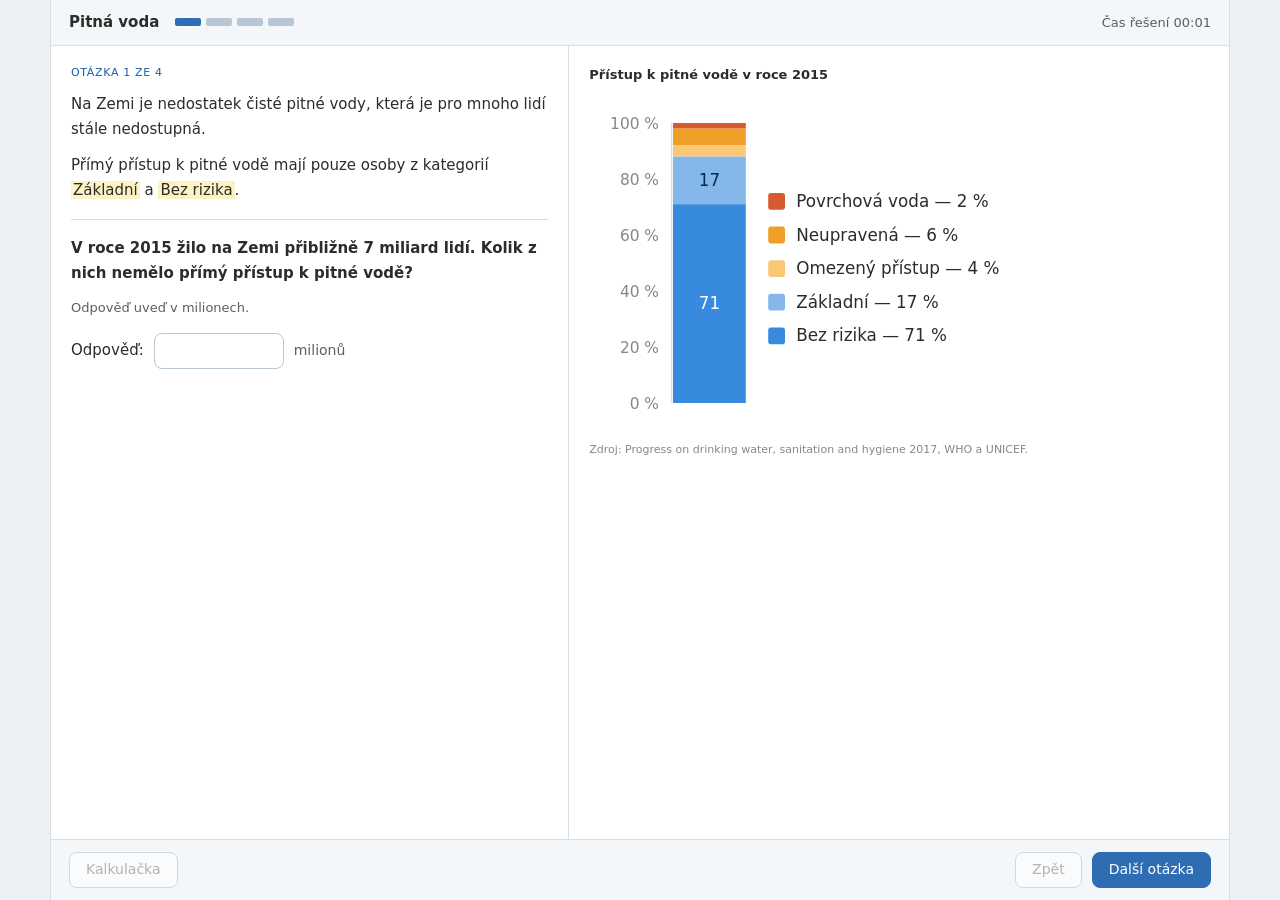
==== test.html @ edba4655 "Zaklad projektu Helio: uvodni obrazovka a otazka 1 Kostra testu Pitna voda podle navrhu odsouhlasene" ====
<!DOCTYPE html>
<html lang="cs">
<head>
<meta charset="utf-8">
<meta name="viewport" content="width=device-width, initial-scale=1">
<title>Pitná voda</title>
<link rel="stylesheet" href="css/common.css">
<link rel="stylesheet" href="css/test.css">
</head>
<body>
<div class="app">

  <header class="topbar">
    <span class="name">Pitná voda</span>
    <div class="progress" id="progress" role="img"></div>
    <span class="clock">Čas řešení <span id="clock">00:00</span> <span id="pupil"></span></span>
  </header>

  <main class="panels">
    <section class="panel panel-left" id="panel-left" aria-label="Zadání a odpověď"></section>
    <section class="panel panel-right" id="panel-right" aria-label="Podklady k úloze"></section>
  </main>

  <footer class="footer">
    <button id="calc" disabled title="Kalkulačka se teprve staví">Kalkulačka</button>
    <button id="prev" class="spacer">Zpět</button>
    <button id="next" class="primary">Další otázka</button>
  </footer>

</div>

<script src="js/profile.js"></script>
<script src="js/scoring.js"></script>
<script src="js/state.js"></script>
<script src="js/questions.js"></script>
<script src="js/test.js"></script>
</body>
</html>
---- css/common.css ----
:root {
  --blue: #2E6DB4;
  --blue-dark: #185FA5;
  --blue-light: #E6F1FB;
  --amber-bg: #FAEEDA;
  --amber-border: #EF9F27;
  --amber-text: #633806;
  --text: #2C2C2A;
  --text-soft: #5F5E5A;
  --text-mute: #888780;
  --border: #D9DEE4;
  --border-strong: #B9C6D4;
  --surface: #FFFFFF;
  --surface-1: #F4F7FA;
  --page: #EDF1F5;
  --radius: 8px;
}

*, *::before, *::after { box-sizing: border-box; }

body {
  margin: 0;
  font-family: "Segoe UI", system-ui, -apple-system, "Helvetica Neue", Arial, sans-serif;
  font-size: 15px;
  line-height: 1.65;
  color: var(--text);
  background: var(--page);
  -webkit-text-size-adjust: 100%;
}

h1 { font-size: 24px; font-weight: 600; margin: 0 0 4px; }
h2 { font-size: 18px; font-weight: 600; margin: 0 0 8px; }
p  { margin: 0 0 12px; }
p:last-child { margin-bottom: 0; }

a { color: var(--blue-dark); }

/* ovládací prvky */
button {
  font: inherit;
  font-size: 14px;
  height: 36px;
  padding: 0 16px;
  border: 1px solid var(--border-strong);
  border-radius: var(--radius);
  background: var(--surface);
  color: var(--text);
  cursor: pointer;
}
button:hover:not(:disabled) { background: var(--surface-1); }
button:active:not(:disabled) { transform: scale(0.985); }
button:disabled { color: var(--text-mute); cursor: default; opacity: 0.6; }

button.primary {
  background: var(--blue);
  border-color: var(--blue);
  color: #fff;
}
button.primary:hover { background: var(--blue-dark); border-color: var(--blue-dark); }

input[type="text"], textarea, select {
  font: inherit;
  font-size: 14px;
  color: var(--text);
  background: var(--surface);
  border: 1px solid var(--border-strong);
  border-radius: var(--radius);
  padding: 7px 10px;
}
input[type="text"] { height: 36px; }
textarea { resize: vertical; line-height: 1.6; }
select { height: 36px; padding-right: 28px; }

:focus-visible {
  outline: 2px solid var(--blue);
  outline-offset: 1px;
}

.sr-only {
  position: absolute; width: 1px; height: 1px;
  padding: 0; margin: -1px; overflow: hidden;
  clip: rect(0 0 0 0); white-space: nowrap; border: 0;
}

/* vysvětlivka pojmu — oranžový rámeček podle PISA */
.note {
  border: 1px solid var(--amber-border);
  background: var(--amber-bg);
  color: var(--amber-text);
  border-radius: var(--radius);
  padding: 10px 12px;
  font-size: 14px;
}
---- css/test.css ----
html, body { height: 100%; }
body { background: var(--page); }

.app {
  display: flex;
  flex-direction: column;
  min-height: 100vh;
  max-width: 1180px;
  margin: 0 auto;
  background: var(--surface);
  border-left: 1px solid var(--border);
  border-right: 1px solid var(--border);
}

/* horní lišta */
.topbar {
  display: flex;
  align-items: center;
  gap: 16px;
  padding: 10px 18px;
  border-bottom: 1px solid var(--border);
  background: var(--surface-1);
  flex: 0 0 auto;
}
.topbar .name { font-weight: 600; font-size: 15px; }
.progress { display: flex; gap: 5px; }
.progress span {
  width: 26px; height: 8px;
  border-radius: 2px;
  background: var(--border-strong);
}
.progress span.done { background: #7E8C99; }
.progress span.now { background: var(--blue); }
.clock {
  margin-left: auto;
  font-size: 13px;
  color: var(--text-soft);
  font-variant-numeric: tabular-nums;
}

/* dva panely */
.panels {
  flex: 1 1 auto;
  display: grid;
  grid-template-columns: 44fr 56fr;
  min-height: 0;
}
.panel {
  padding: 18px 20px;
  overflow-y: auto;
}
.panel-left { border-right: 1px solid var(--border); }

.eyebrow {
  font-size: 11px;
  letter-spacing: 0.06em;
  text-transform: uppercase;
  color: var(--blue-dark);
  margin: 0 0 10px;
}
.question { font-weight: 600; }
.hint { font-size: 13px; color: var(--text-soft); }
.sep-thin { border: 0; border-top: 1px solid var(--border); margin: 16px 0; }
mark { background: #FDF2C4; color: inherit; padding: 0 2px; }

.answer-row {
  display: flex;
  align-items: center;
  gap: 10px;
  margin: 14px 0 0;
  flex-wrap: wrap;
}
.answer-row input[type="text"] { width: 130px; text-align: right; }
.answer-row .unit { color: var(--text-soft); font-size: 14px; }

.figure-title { font-size: 13px; font-weight: 600; margin: 0 0 10px; }
.figure-source { font-size: 11px; color: var(--text-mute); margin: 10px 0 0; }

/* spodní lišta */
.footer {
  display: flex;
  align-items: center;
  gap: 10px;
  padding: 12px 18px;
  border-top: 1px solid var(--border);
  background: var(--surface-1);
  flex: 0 0 auto;
}
.footer .spacer { margin-left: auto; }

.placeholder {
  border: 1px dashed var(--border-strong);
  border-radius: var(--radius);
  padding: 20px;
  color: var(--text-soft);
  font-size: 14px;
}

@media (max-width: 860px) {
  .panels { grid-template-columns: 1fr; }
  .panel-left { border-right: 0; border-bottom: 1px solid var(--border); }
}
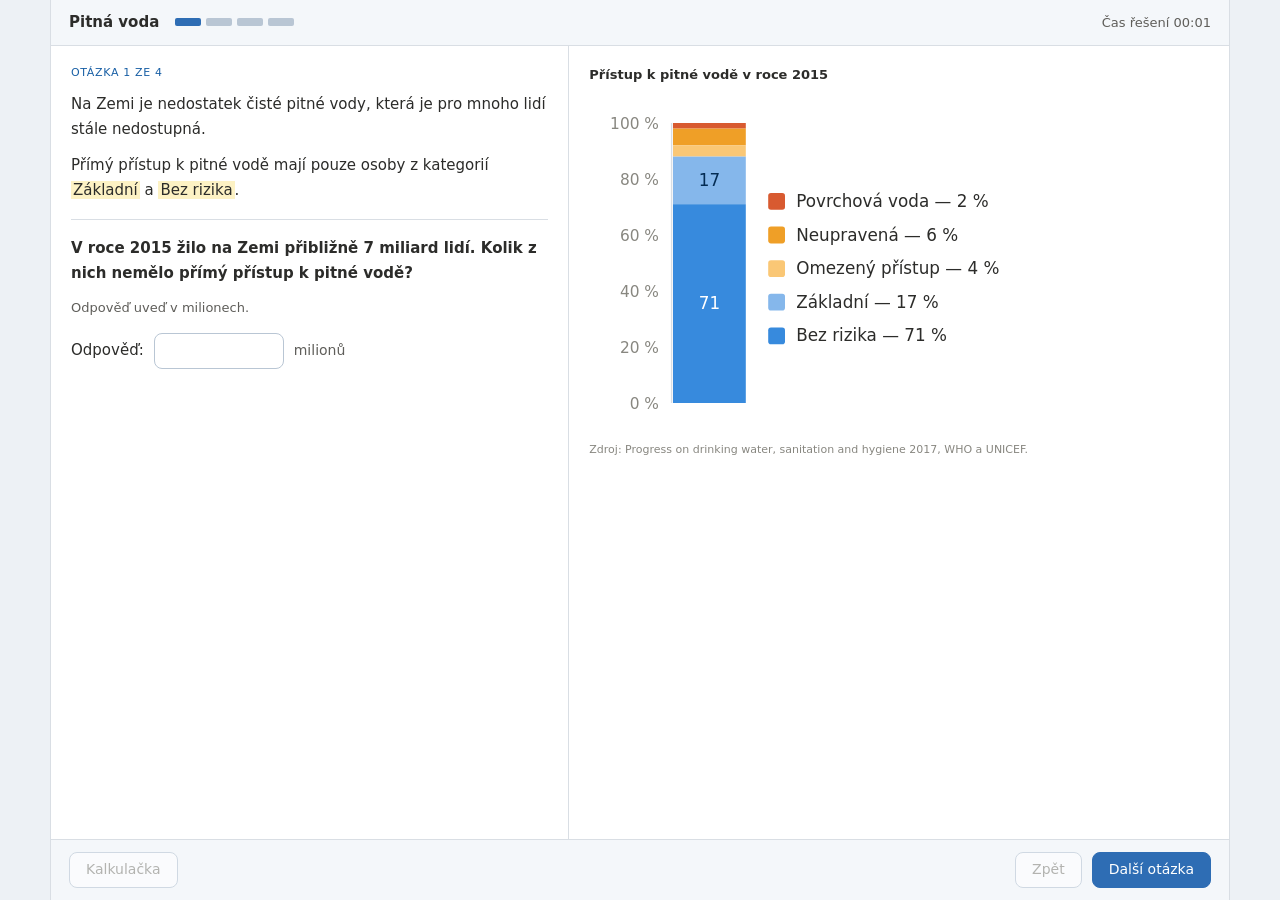
==== commit 05ef7918: "Zaver testu: vysledek, prohlizeni odpovedi a tisk do portfolia - potvrzovaci okno pred odevzdanim re" ====
--- a/test.html
+++ b/test.html
@@ -21,18 +21,16 @@
     <section class="panel panel-right" id="panel-right" aria-label="Podklady k úloze"></section>
   </main>
 
-  <footer class="footer">
-    <button id="calc" disabled title="Kalkulačka se teprve staví">Kalkulačka</button>
-    <button id="prev" class="spacer">Zpět</button>
-    <button id="next" class="primary">Další otázka</button>
-  </footer>
+  <footer class="footer" id="footer"></footer>
 
 </div>
 
 <script src="js/profile.js"></script>
 <script src="js/scoring.js"></script>
 <script src="js/state.js"></script>
+<script src="js/simulation.js"></script>
 <script src="js/questions.js"></script>
+<script src="js/result.js"></script>
 <script src="js/test.js"></script>
 </body>
 </html>
--- a/css/test.css
+++ b/css/test.css
@@ -100,3 +100,230 @@
   .panels { grid-template-columns: 1fr; }
   .panel-left { border-right: 0; border-bottom: 1px solid var(--border); }
 }
+
+/* ---------- otázka 2: mapa, simulace, tabulka ---------- */
+
+.map { margin: 12px 0 0; }
+.zedland { display: block; border-radius: 4px; }
+.town { cursor: pointer; }
+.town .hit { fill: transparent; }
+.town .dot { fill: #fff; stroke: #1A1A1A; stroke-width: 2; }
+.town:hover .dot { stroke: #185FA5; stroke-width: 3; }
+.town.selected .dot { fill: #fff; stroke: #185FA5; stroke-width: 5; }
+.town:focus { outline: none; }
+.town:focus-visible .dot { stroke: #185FA5; stroke-width: 5; }
+
+.scale-label { font-size: 11px; color: var(--text-soft); margin: 10px 0 4px; }
+.scale { display: flex; border-radius: 3px; overflow: hidden; }
+.scale span { flex: 1; text-align: center; font-size: 11px; padding: 2px 0; }
+.chosen { font-size: 13px; color: var(--text-soft); margin: 12px 0 0; }
+.chosen strong { color: var(--blue-dark); }
+
+.helio-wrap {
+  position: relative;
+  background: #F6F8FA;
+  border: 1px solid var(--border);
+  border-radius: var(--radius);
+  padding: 8px;
+}
+.play {
+  position: absolute; right: 10px; bottom: 10px;
+  width: 34px; height: 34px; padding: 0;
+  border-radius: 50%; font-size: 13px; line-height: 1;
+}
+.helio-text { margin-top: 10px; }
+
+.sim {
+  background: var(--surface-1);
+  border-radius: var(--radius);
+  padding: 12px;
+  margin: 14px 0;
+}
+.slider-row { display: flex; align-items: center; gap: 10px; margin-bottom: 12px; }
+.slider-row label { font-size: 13px; width: 110px; flex: 0 0 auto; }
+.slider-body { flex: 1 1 auto; min-width: 0; }
+.slider-body input[type="range"] { width: 100%; margin: 0; }
+.ticks { display: flex; justify-content: space-between; margin-top: 1px; }
+.tick {
+  height: auto; padding: 0 3px; border: 0; background: none;
+  font-size: 11px; color: var(--text-soft); line-height: 1.3;
+}
+.tick:hover { background: none; color: var(--blue-dark); text-decoration: underline; }
+.tick.on { color: var(--blue-dark); font-weight: 600; }
+.slider-row output {
+  font-size: 13px; font-weight: 600; width: 46px; text-align: right; flex: 0 0 auto;
+}
+.run { width: 100%; }
+
+table.data { width: 100%; border-collapse: collapse; font-size: 13px; }
+table.data th {
+  background: #FAEEDA; color: #633806; font-weight: 600; font-size: 12px;
+  border: 1px solid #EF9F27; padding: 5px 6px; text-align: left;
+}
+table.data td { border: 1px solid #EF9F27; padding: 3px 6px; }
+table.data tr.marked td { background: #C0DD97; color: #173404; }
+table.data td.star, table.data td.del { width: 26px; text-align: center; padding: 0; }
+table.data .mark, table.data .remove {
+  border: 0; background: none; height: 24px; padding: 0 2px;
+  font-size: 15px; line-height: 1; color: var(--text-mute);
+}
+table.data .mark:hover, table.data .remove:hover { background: none; color: var(--blue-dark); }
+table.data tr.marked .mark { color: #3B6D11; }
+table.data .remove { color: #A32D2D; font-weight: 700; }
+table.data tr.empty td {
+  text-align: center; color: var(--text-mute); font-size: 12px; padding: 12px;
+}
+
+/* animace vzniku vody */
+.helio .level { transform-box: view-box; }
+.helio.playing .level { animation: helio-fill 1.6s ease-out; }
+.helio.playing .vapor { animation: helio-vapor 1.6s ease-out; }
+@keyframes helio-fill {
+  from { transform: translateY(58px); }
+  to   { transform: translateY(0); }
+}
+@keyframes helio-vapor {
+  0%, 35% { opacity: 0; }
+  100%    { opacity: 1; }
+}
+@media (prefers-reduced-motion: reduce) {
+  .helio.playing .level, .helio.playing .vapor { animation: none; }
+}
+
+/* ---------- otázka 3: krabice a kamiony ---------- */
+
+.boxes { display: flex; gap: 8px; align-items: flex-end; margin: 12px 0 0; }
+.boxes img { display: block; }
+.boxes img:first-child { width: 56%; }
+.boxes img:last-child { width: 44%; }
+
+.trucks-title { margin: 16px 0 6px; }
+.truck-label { font-size: 12px; margin: 0 0 2px; }
+img.truck { display: block; width: 100%; margin: 0 0 10px; }
+.trucks-note { margin-top: 6px; }
+
+.select-label, .text-label {
+  display: block;
+  font-size: 13px;
+  color: var(--text-soft);
+  margin: 14px 0 5px;
+}
+.text-label { color: var(--text); font-size: 14px; }
+.panel select, .panel textarea { width: 100%; }
+.hint.small { font-size: 11px; color: var(--text-mute); margin-top: 5px; }
+
+/* ---------- otázka 4: farma ---------- */
+
+img.farm {
+  display: block;
+  width: 100%;
+  border: 1px solid var(--border);
+  border-radius: var(--radius);
+}
+.farm-text { margin: 12px 0; }
+
+/* ---------- režimy ---------- */
+
+.panels.single { grid-template-columns: 1fr; }
+.panels.single .panel-left { border-right: 0; }
+.panels.review .sim,
+.panels.review .town,
+.panels.review .mark,
+.panels.review .remove { pointer-events: none; }
+.panels.review .sim { opacity: 0.65; }
+.review-flag {
+  font-size: 11px; letter-spacing: 0.06em; text-transform: uppercase;
+  color: var(--text-mute); margin: 0 0 10px;
+}
+
+/* ---------- potvrzovací okno ---------- */
+
+.modal-back {
+  position: fixed; inset: 0; z-index: 10;
+  background: rgba(20, 28, 38, 0.45);
+  display: flex; align-items: center; justify-content: center;
+  padding: 20px;
+}
+.modal {
+  background: var(--surface);
+  border-radius: 12px;
+  padding: 22px 24px;
+  max-width: 420px;
+  box-shadow: 0 10px 30px rgba(20, 28, 38, 0.2);
+}
+.modal h2 { font-size: 18px; margin: 0 0 8px; }
+.modal p { font-size: 14px; margin: 0 0 18px; }
+.modal-actions { display: flex; gap: 10px; justify-content: flex-end; }
+
+/* ---------- výsledek ---------- */
+
+.result, .portfolio { max-width: 720px; margin: 0 auto; }
+.result h1 { font-size: 26px; margin: 0 0 4px; }
+.result .who { font-size: 15px; color: var(--text-soft); margin: 0 0 16px; }
+
+.score-row { display: flex; gap: 12px; margin: 16px 0 20px; flex-wrap: wrap; }
+.score {
+  flex: 1 1 140px;
+  background: var(--surface-1);
+  border-radius: var(--radius);
+  padding: 12px 14px;
+}
+.score strong { display: block; font-size: 24px; font-weight: 600; color: var(--blue-dark); }
+.score span { font-size: 12px; color: var(--text-soft); }
+
+.qlist { list-style: none; margin: 10px 0 0; padding: 0; }
+.qlist li { margin: 0 0 6px; }
+.qlist button {
+  width: 100%; height: auto; padding: 10px 12px;
+  display: flex; align-items: center; gap: 12px; text-align: left;
+}
+.qlist .n {
+  flex: 0 0 auto; width: 24px; height: 24px; border-radius: 50%;
+  background: var(--blue-light); color: var(--blue-dark);
+  font-size: 12px; font-weight: 600;
+  display: flex; align-items: center; justify-content: center;
+}
+.qlist .t { flex: 1 1 auto; font-size: 14px; }
+.qlist .pts { flex: 0 0 auto; font-size: 13px; color: var(--text-soft); }
+
+.badge { font-size: 12px; padding: 2px 10px; border-radius: 20px; white-space: nowrap; }
+.badge.ok { background: #E5F2DA; color: #27500A; }
+.badge.part { background: #FAEEDA; color: #633806; }
+.badge.bad { background: #FBE4E4; color: #A32D2D; }
+
+.result-actions { display: flex; gap: 10px; margin: 24px 0 0; flex-wrap: wrap; }
+
+/* ---------- vysvětlení v prohlížení ---------- */
+
+.solution {
+  border-left: 3px solid #639922;
+  background: #F1F7E9;
+  border-radius: 0;
+  padding: 12px 14px;
+  margin: 18px 0 0;
+  font-size: 13px;
+}
+.solution p { margin: 0 0 8px; }
+.solution p:last-child { margin-bottom: 0; }
+.sol-head { font-weight: 600; color: #27500A; }
+.sol-head .pts { font-weight: 400; color: var(--text-soft); margin-left: 6px; }
+.sol-given { color: var(--text-soft); }
+
+/* ---------- portfolio ---------- */
+
+.portfolio h1 { margin: 0 0 4px; }
+.portfolio .meta { font-size: 13px; color: var(--text-soft); margin: 0 0 18px; }
+.pf-item { border-top: 1px solid var(--border); padding: 14px 0 4px; }
+.pf-item h2 { font-size: 15px; display: flex; align-items: center; gap: 10px; }
+.pf-given { font-size: 14px; margin: 0 0 6px; }
+.pf-given span { color: var(--text-soft); }
+.pf-sol { font-size: 13px; color: var(--text-soft); background: var(--surface-1);
+  border-radius: var(--radius); padding: 10px 12px; }
+
+@media print {
+  body { background: #fff; }
+  .app { max-width: none; border: 0; }
+  .topbar, .footer, .no-print { display: none !important; }
+  .panel { overflow: visible; padding: 0; }
+  .pf-item { break-inside: avoid; }
+}
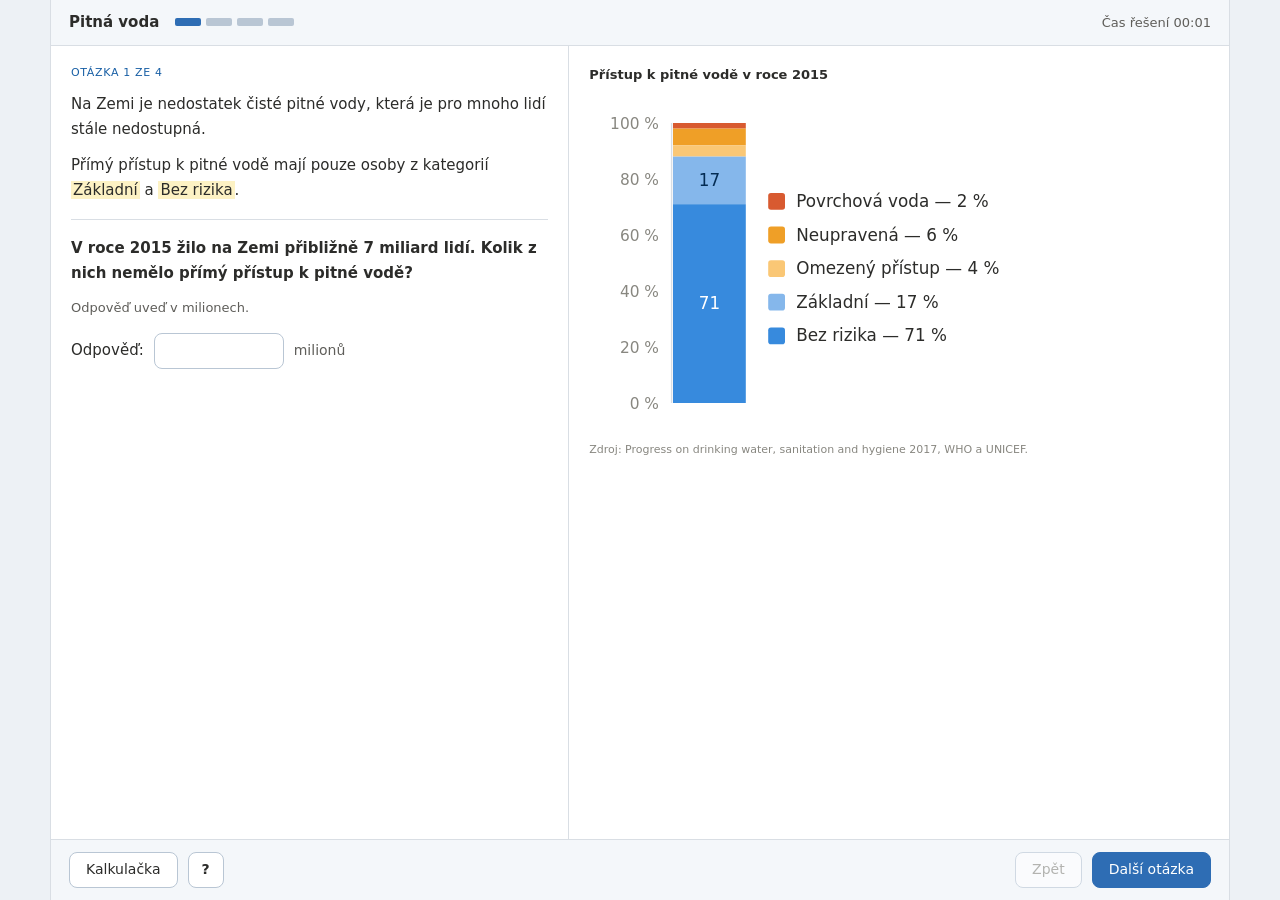
==== commit 91ee74ed: "Kalkulacka s ceskym zapisem a napoveda Kalkulacka - desetinna carka, nasobeni ·, deleni :, minus −, " ====
--- a/test.html
+++ b/test.html
@@ -31,6 +31,8 @@
 <script src="js/simulation.js"></script>
 <script src="js/questions.js"></script>
 <script src="js/result.js"></script>
+<script src="js/calculator.js"></script>
+<script src="js/help.js"></script>
 <script src="js/test.js"></script>
 </body>
 </html>
--- a/css/test.css
+++ b/css/test.css
@@ -327,3 +327,121 @@
   .panel { overflow: visible; padding: 0; }
   .pf-item { break-inside: avoid; }
 }
+
+/* ---------- kalkulačka ---------- */
+
+.help-btn { width: 36px; padding: 0; font-weight: 600; }
+
+.calc {
+  position: fixed;
+  right: 28px;
+  bottom: 84px;
+  z-index: 20;
+  width: 258px;
+  background: var(--surface);
+  border: 1px solid var(--border-strong);
+  border-radius: 12px;
+  box-shadow: 0 8px 26px rgba(20, 28, 38, 0.18);
+  overflow: hidden;
+}
+.calc-bar {
+  display: flex; align-items: center; gap: 8px;
+  padding: 7px 10px;
+  background: var(--surface-1);
+  border-bottom: 1px solid var(--border);
+  cursor: move;
+  user-select: none;
+}
+.calc-bar .grip { color: var(--text-mute); font-size: 13px; }
+.calc-title { font-size: 13px; font-weight: 600; }
+.calc-close {
+  margin-left: auto; width: 26px; height: 26px; padding: 0;
+  border: 0; background: none; font-size: 17px; line-height: 1; color: var(--text-soft);
+}
+.calc-screen {
+  padding: 8px 12px;
+  text-align: right;
+  border-bottom: 1px solid var(--border);
+  font-variant-numeric: tabular-nums;
+}
+.calc-expr {
+  font-size: 12px; color: var(--text-mute);
+  min-height: 17px; overflow-x: auto; white-space: nowrap;
+}
+.calc-result { font-size: 22px; min-height: 30px; }
+.calc-keys {
+  display: grid;
+  grid-template-columns: repeat(4, 1fr);
+  gap: 5px;
+  padding: 10px;
+}
+.calc-keys button { height: 32px; padding: 0; font-size: 14px; }
+.calc-keys .op { font-size: 13px; color: var(--text-soft); }
+.calc-keys .cz { color: var(--blue-dark); border-color: var(--blue); font-size: 17px; }
+.calc-keys .eq {
+  grid-column: span 4;
+  background: var(--blue); border-color: var(--blue); color: #fff;
+}
+.calc-note {
+  font-size: 11px; color: var(--text-mute);
+  margin: 0; padding: 0 12px 10px; line-height: 1.5;
+}
+
+/* ---------- nápověda ---------- */
+
+.help-back {
+  position: fixed; inset: 0; z-index: 30;
+  background: rgba(20, 28, 38, 0.45);
+  display: flex; align-items: center; justify-content: center;
+  padding: 24px;
+}
+.help {
+  background: var(--surface);
+  border-radius: 12px;
+  width: 100%;
+  max-width: 720px;
+  max-height: 100%;
+  display: flex;
+  flex-direction: column;
+  overflow: hidden;
+}
+.help-bar {
+  display: flex; align-items: center;
+  padding: 12px 20px;
+  border-bottom: 1px solid var(--border);
+  background: var(--surface-1);
+}
+.help-bar h1 { font-size: 18px; margin: 0; }
+.help-bar .help-close {
+  margin-left: auto; width: 30px; height: 30px; padding: 0;
+  border: 0; background: none; font-size: 20px; line-height: 1; color: var(--text-soft);
+}
+.help-body { padding: 4px 20px 20px; overflow-y: auto; }
+.help-foot {
+  padding: 12px 20px; border-top: 1px solid var(--border);
+  background: var(--surface-1); text-align: right;
+}
+.help-sec { margin: 20px 0 0; }
+.help-sec h2 { font-size: 16px; margin: 0 0 10px; }
+.help-row {
+  display: flex; gap: 14px; align-items: flex-start;
+  padding: 10px 0;
+  border-top: 1px solid var(--border);
+}
+.help-row .fig {
+  flex: 0 0 64px; display: flex; align-items: center; justify-content: center;
+  padding-top: 2px;
+}
+.help-row p { font-size: 13px; margin: 0; }
+.help-row-title { font-weight: 600; margin: 0 0 2px !important; }
+
+table.formulas { width: 100%; border-collapse: collapse; }
+table.formulas td {
+  border-top: 1px solid var(--border);
+  padding: 8px 6px;
+  font-size: 13px;
+  vertical-align: middle;
+}
+table.formulas td.shape { width: 54px; }
+table.formulas td.shape svg { width: 44px; height: 34px; display: block; }
+table.formulas td.formula { width: 170px; font-family: var(--font-mono, "Cascadia Mono", Consolas, monospace); }
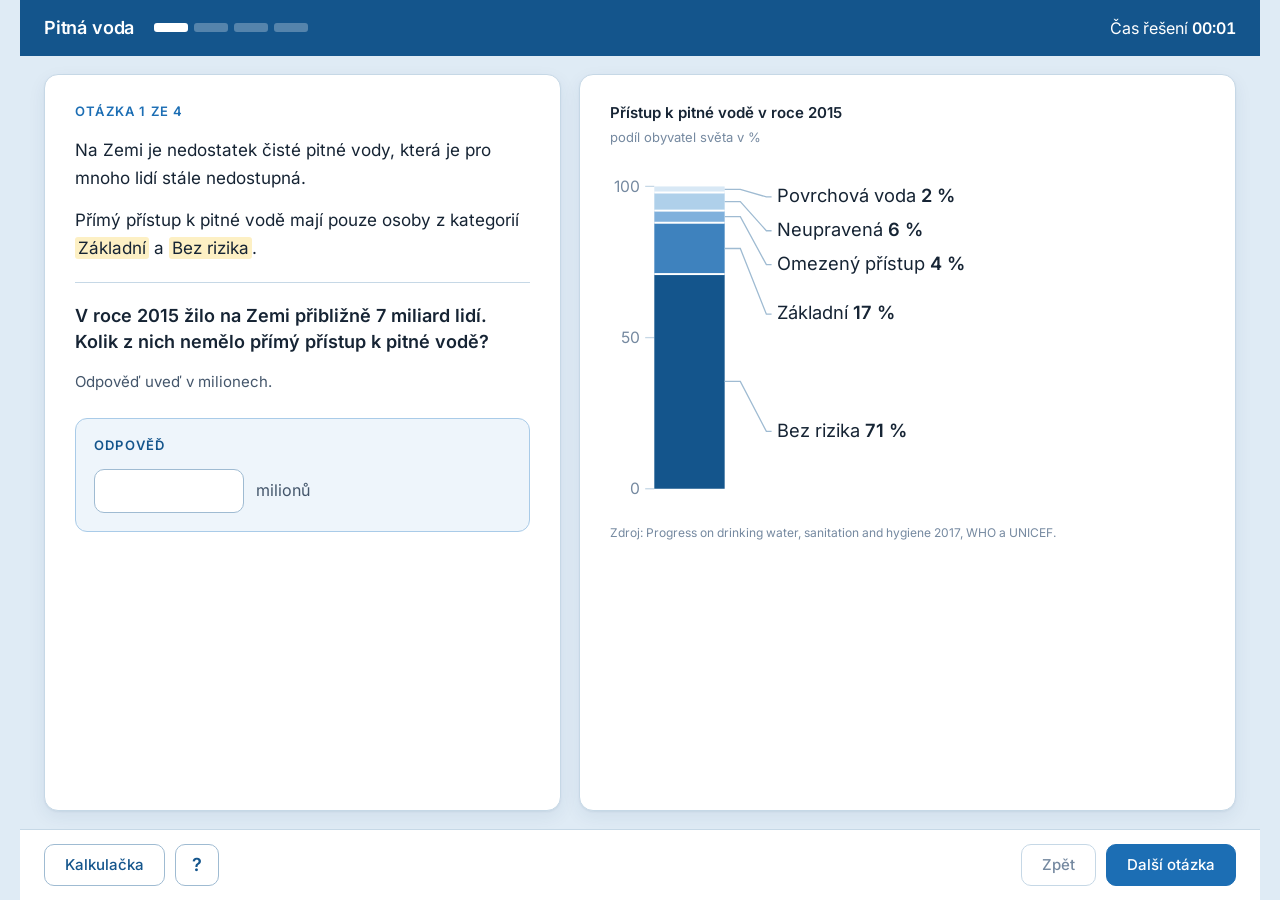
==== commit 8943d61b: "Verze 2: novy vzhled, opravy a presnejsi vizualizace Spolecne - barevnost podle PISA: bila a blede m" ====
--- a/test.html
+++ b/test.html
@@ -13,7 +13,7 @@
   <header class="topbar">
     <span class="name">Pitná voda</span>
     <div class="progress" id="progress" role="img"></div>
-    <span class="clock">Čas řešení <span id="clock">00:00</span> <span id="pupil"></span></span>
+    <span class="clock">Čas řešení <span id="clock">00:00</span></span>
   </header>
 
   <main class="panels">
@@ -25,7 +25,6 @@
 
 </div>
 
-<script src="js/profile.js"></script>
 <script src="js/scoring.js"></script>
 <script src="js/state.js"></script>
 <script src="js/simulation.js"></script>
--- a/css/common.css
+++ b/css/common.css
@@ -1,78 +1,135 @@
+/* Písmo Inter, uložené přímo v repozitáři. Žádný požadavek na cizí server —
+   test tak opravdu nikam nic neposílá, ani kvůli vzhledu.
+   Jeden soubor nese celou škálu tloušťek (variabilní písmo). */
+@font-face {
+  font-family: 'Inter';
+  font-style: normal;
+  font-weight: 100 900;
+  font-display: swap;
+  src: url('../fonts/inter-latin-ext.woff2') format('woff2');
+  unicode-range: U+0100-02BA, U+02BD-02C5, U+02C7-02CC, U+02CE-02D7, U+02DD-02FF,
+    U+0304, U+0308, U+0329, U+1D00-1DBF, U+1E00-1E9F, U+1EF2-1EFF, U+2020,
+    U+20A0-20AB, U+20AD-20C0, U+2113, U+2C60-2C7F, U+A720-A7FF;
+}
+@font-face {
+  font-family: 'Inter';
+  font-style: normal;
+  font-weight: 100 900;
+  font-display: swap;
+  src: url('../fonts/inter-latin.woff2') format('woff2');
+  unicode-range: U+0000-00FF, U+0131, U+0152-0153, U+02BB-02BC, U+02C6, U+02DA,
+    U+02DC, U+0304, U+0308, U+0329, U+2000-206F, U+2074, U+20AC, U+2122, U+2191,
+    U+2193, U+2212, U+2215, U+FEFF, U+FFFD;
+}
+
 :root {
-  --blue: #2E6DB4;
-  --blue-dark: #185FA5;
-  --blue-light: #E6F1FB;
-  --amber-bg: #FAEEDA;
-  --amber-border: #EF9F27;
-  --amber-text: #633806;
-  --text: #2C2C2A;
-  --text-soft: #5F5E5A;
-  --text-mute: #888780;
-  --border: #D9DEE4;
-  --border-strong: #B9C6D4;
-  --surface: #FFFFFF;
-  --surface-1: #F4F7FA;
-  --page: #EDF1F5;
-  --radius: 8px;
+  /* bílá a bledě modrá, nic víc */
+  --blue-900: #0A3A63;
+  --blue-700: #14558C;
+  --blue: #1C6EB4;
+  --blue-400: #5B9BD5;
+  --blue-200: #A9CBE8;
+  --blue-100: #D8E8F5;
+  --blue-50: #EEF5FB;
+
+  --ink: #162434;
+  --ink-soft: #44566B;
+  --ink-mute: #7589A0;
+
+  --line: #C6D8E6;
+  --line-strong: #9FBBD2;
+
+  --white: #FFFFFF;
+  --page: #DFEBF5;
+
+  /* významové barvy jen pro hodnocení */
+  --ok-bg: #E3F0D8;   --ok-ink: #2E5A12;
+  --warn-bg: #FBEFD6; --warn-ink: #6B4409;
+  --bad-bg: #FADEDE;  --bad-ink: #9A2727;
+  --none-bg: #E7EDF3; --none-ink: #55677C;
+
+  --radius: 10px;
+  --shadow: 0 1px 2px rgba(10, 58, 99, 0.06), 0 6px 18px rgba(10, 58, 99, 0.07);
 }
 
 *, *::before, *::after { box-sizing: border-box; }
 
 body {
   margin: 0;
-  font-family: "Segoe UI", system-ui, -apple-system, "Helvetica Neue", Arial, sans-serif;
-  font-size: 15px;
+  font-family: 'Inter', 'Segoe UI', system-ui, -apple-system, Arial, sans-serif;
+  font-size: 17px;
   line-height: 1.65;
-  color: var(--text);
+  color: var(--ink);
   background: var(--page);
-  -webkit-text-size-adjust: 100%;
+  -webkit-font-smoothing: antialiased;
+  text-rendering: optimizeLegibility;
 }
 
-h1 { font-size: 24px; font-weight: 600; margin: 0 0 4px; }
-h2 { font-size: 18px; font-weight: 600; margin: 0 0 8px; }
-p  { margin: 0 0 12px; }
+h1 { font-size: 30px; font-weight: 600; line-height: 1.25; margin: 0 0 6px; letter-spacing: -0.01em; }
+h2 { font-size: 21px; font-weight: 600; line-height: 1.3; margin: 0 0 10px; }
+h3 { font-size: 17px; font-weight: 600; margin: 0 0 6px; }
+p  { margin: 0 0 14px; }
 p:last-child { margin-bottom: 0; }
+strong { font-weight: 600; }
+a { color: var(--blue-700); }
 
-a { color: var(--blue-dark); }
+/* ---------- ovládací prvky ---------- */
 
-/* ovládací prvky */
 button {
   font: inherit;
-  font-size: 14px;
-  height: 36px;
-  padding: 0 16px;
-  border: 1px solid var(--border-strong);
+  font-size: 15px;
+  font-weight: 500;
+  height: 42px;
+  padding: 0 20px;
+  border: 1.5px solid var(--line-strong);
   border-radius: var(--radius);
-  background: var(--surface);
-  color: var(--text);
+  background: var(--white);
+  color: var(--blue-700);
   cursor: pointer;
+  transition: background 0.12s, border-color 0.12s;
 }
-button:hover:not(:disabled) { background: var(--surface-1); }
-button:active:not(:disabled) { transform: scale(0.985); }
-button:disabled { color: var(--text-mute); cursor: default; opacity: 0.6; }
+button:hover:not(:disabled) { background: var(--blue-50); border-color: var(--blue-400); }
+button:active:not(:disabled) { transform: translateY(1px); }
+button:disabled { color: var(--ink-mute); border-color: var(--line); cursor: default; }
 
 button.primary {
   background: var(--blue);
   border-color: var(--blue);
   color: #fff;
 }
-button.primary:hover { background: var(--blue-dark); border-color: var(--blue-dark); }
+button.primary:hover { background: var(--blue-700); border-color: var(--blue-700); }
 
 input[type="text"], textarea, select {
   font: inherit;
-  font-size: 14px;
-  color: var(--text);
-  background: var(--surface);
-  border: 1px solid var(--border-strong);
+  font-size: 16px;
+  color: var(--ink);
+  background: var(--white);
+  border: 1.5px solid var(--line-strong);
   border-radius: var(--radius);
-  padding: 7px 10px;
+  padding: 9px 12px;
 }
-input[type="text"] { height: 36px; }
+input[type="text"] { height: 44px; }
 textarea { resize: vertical; line-height: 1.6; }
-select { height: 36px; padding-right: 28px; }
+textarea::placeholder, input::placeholder { color: var(--ink-mute); }
+
+/* nabídka musí vypadat jako ovladač, ne jako prázdné políčko */
+select {
+  height: 46px;
+  padding-right: 42px;
+  background-color: var(--blue-50);
+  border-color: var(--blue-400);
+  color: var(--blue-900);
+  font-weight: 500;
+  appearance: none;
+  -webkit-appearance: none;
+  background-image: url("data:image/svg+xml;charset=utf-8,%3Csvg xmlns='http://www.w3.org/2000/svg' width='14' height='9' viewBox='0 0 14 9'%3E%3Cpath d='M1 1l6 6 6-6' fill='none' stroke='%231C6EB4' stroke-width='2' stroke-linecap='round'/%3E%3C/svg%3E");
+  background-repeat: no-repeat;
+  background-position: right 14px center;
+}
+select:hover { border-color: var(--blue); }
 
 :focus-visible {
-  outline: 2px solid var(--blue);
+  outline: 3px solid var(--blue-400);
   outline-offset: 1px;
 }
 
@@ -82,12 +139,12 @@
   clip: rect(0 0 0 0); white-space: nowrap; border: 0;
 }
 
-/* vysvětlivka pojmu — oranžový rámeček podle PISA */
+/* vysvětlivka pojmu — jediné místo, kde se používá jiná barva než modrá */
 .note {
-  border: 1px solid var(--amber-border);
-  background: var(--amber-bg);
-  color: var(--amber-text);
+  border: 1.5px solid #E0A33A;
+  background: #FCF3E2;
+  color: #6B4409;
   border-radius: var(--radius);
-  padding: 10px 12px;
-  font-size: 14px;
+  padding: 12px 15px;
+  font-size: 15px;
 }
--- a/css/test.css
+++ b/css/test.css
@@ -1,447 +1,392 @@
 html, body { height: 100%; }
-body { background: var(--page); }
 
 .app {
   display: flex;
   flex-direction: column;
-  min-height: 100vh;
-  max-width: 1180px;
+  height: 100vh;
+  max-width: 1240px;
   margin: 0 auto;
-  background: var(--surface);
-  border-left: 1px solid var(--border);
-  border-right: 1px solid var(--border);
-}
-
-/* horní lišta */
+}
+
+/* ---------- horní lišta ---------- */
+
 .topbar {
+  flex: 0 0 auto;
   display: flex;
   align-items: center;
-  gap: 16px;
-  padding: 10px 18px;
-  border-bottom: 1px solid var(--border);
-  background: var(--surface-1);
-  flex: 0 0 auto;
-}
-.topbar .name { font-weight: 600; font-size: 15px; }
-.progress { display: flex; gap: 5px; }
+  gap: 20px;
+  padding: 13px 24px;
+  background: var(--blue-700);
+  color: #fff;
+}
+.topbar .name { font-size: 18px; font-weight: 600; letter-spacing: -0.01em; }
+.progress { display: flex; gap: 6px; }
 .progress span {
-  width: 26px; height: 8px;
-  border-radius: 2px;
-  background: var(--border-strong);
-}
-.progress span.done { background: #7E8C99; }
-.progress span.now { background: var(--blue); }
+  width: 34px; height: 9px;
+  border-radius: 3px;
+  background: rgba(255, 255, 255, 0.28);
+}
+.progress span.done { background: var(--blue-200); }
+.progress span.now { background: #fff; }
 .clock {
   margin-left: auto;
-  font-size: 13px;
-  color: var(--text-soft);
+  font-size: 16px;
+  color: #fff;
   font-variant-numeric: tabular-nums;
 }
-
-/* dva panely */
+.clock #clock { font-weight: 600; }
+
+/* ---------- dvě karty vedle sebe ---------- */
+
 .panels {
   flex: 1 1 auto;
+  min-height: 0;
   display: grid;
   grid-template-columns: 44fr 56fr;
-  min-height: 0;
+  gap: 18px;
+  padding: 18px 24px;
 }
 .panel {
-  padding: 18px 20px;
+  background: var(--white);
+  border: 1px solid var(--line);
+  border-radius: 14px;
+  box-shadow: var(--shadow);
+  padding: 26px 30px;
   overflow-y: auto;
 }
-.panel-left { border-right: 1px solid var(--border); }
+.panels.single { grid-template-columns: 1fr; }
+
+/* ---------- obsah otázky ---------- */
 
 .eyebrow {
-  font-size: 11px;
-  letter-spacing: 0.06em;
+  font-size: 13px;
+  letter-spacing: 0.09em;
   text-transform: uppercase;
-  color: var(--blue-dark);
-  margin: 0 0 10px;
-}
-.question { font-weight: 600; }
-.hint { font-size: 13px; color: var(--text-soft); }
-.sep-thin { border: 0; border-top: 1px solid var(--border); margin: 16px 0; }
-mark { background: #FDF2C4; color: inherit; padding: 0 2px; }
-
-.answer-row {
+  font-weight: 600;
+  color: var(--blue);
+  margin: 0 0 14px;
+}
+.question { font-size: 18px; font-weight: 600; line-height: 1.45; }
+.hint { font-size: 15px; color: var(--ink-soft); }
+.steps { margin: 14px 0 0; padding-left: 22px; font-size: 15px; color: var(--ink-soft); }
+.steps li { margin-bottom: 4px; }
+.sep-thin { border: 0; border-top: 1px solid var(--line); margin: 20px 0; }
+mark { background: #FDF0C4; color: inherit; padding: 1px 3px; border-radius: 3px; }
+
+.answer-block {
+  margin: 24px 0 0;
+  border: 1.5px solid var(--blue-200);
+  background: var(--blue-50);
+  border-radius: 12px;
+  padding: 16px 18px 18px;
+}
+.answer-title {
+  font-size: 13px;
+  letter-spacing: 0.09em;
+  text-transform: uppercase;
+  font-weight: 600;
+  color: var(--blue-700);
+  margin: 0 0 12px;
+}
+.answer-row { display: flex; align-items: center; gap: 12px; flex-wrap: wrap; }
+.answer-row input[type="text"] { width: 150px; text-align: right; font-size: 17px; font-weight: 500; }
+.answer-row .unit { color: var(--ink-soft); font-size: 16px; }
+.answer-block select { width: 100%; }
+.answer-block textarea { width: 100%; margin-top: 4px; }
+.text-label { display: block; font-size: 15px; font-weight: 500; margin: 16px 0 6px; }
+.hint.small { font-size: 13px; color: var(--ink-mute); margin-top: 6px; }
+
+.figure-title { font-size: 15px; font-weight: 600; margin: 0 0 14px; }
+.figure-source { font-size: 12px; color: var(--ink-mute); margin: 12px 0 0; line-height: 1.5; }
+
+/* ---------- spodní lišta ---------- */
+
+.footer {
+  flex: 0 0 auto;
   display: flex;
   align-items: center;
   gap: 10px;
-  margin: 14px 0 0;
-  flex-wrap: wrap;
-}
-.answer-row input[type="text"] { width: 130px; text-align: right; }
-.answer-row .unit { color: var(--text-soft); font-size: 14px; }
-
-.figure-title { font-size: 13px; font-weight: 600; margin: 0 0 10px; }
-.figure-source { font-size: 11px; color: var(--text-mute); margin: 10px 0 0; }
-
-/* spodní lišta */
-.footer {
-  display: flex;
-  align-items: center;
-  gap: 10px;
-  padding: 12px 18px;
-  border-top: 1px solid var(--border);
-  background: var(--surface-1);
-  flex: 0 0 auto;
+  padding: 14px 24px;
+  background: var(--white);
+  border-top: 1px solid var(--line);
 }
 .footer .spacer { margin-left: auto; }
-
-.placeholder {
-  border: 1px dashed var(--border-strong);
-  border-radius: var(--radius);
-  padding: 20px;
-  color: var(--text-soft);
-  font-size: 14px;
-}
-
-@media (max-width: 860px) {
-  .panels { grid-template-columns: 1fr; }
-  .panel-left { border-right: 0; border-bottom: 1px solid var(--border); }
-}
-
-/* ---------- otázka 2: mapa, simulace, tabulka ---------- */
-
-.map { margin: 12px 0 0; }
-.zedland { display: block; border-radius: 4px; }
+.help-btn { width: 44px; padding: 0; font-size: 18px; font-weight: 600; }
+
+/* ---------- otázka 2: mapa, škála, simulace, tabulka ---------- */
+
+.map { margin: 16px 0 0; }
+.zedland { display: block; border-radius: 8px; border: 1px solid var(--line-strong); }
 .town { cursor: pointer; }
 .town .hit { fill: transparent; }
-.town .dot { fill: #fff; stroke: #1A1A1A; stroke-width: 2; }
-.town:hover .dot { stroke: #185FA5; stroke-width: 3; }
-.town.selected .dot { fill: #fff; stroke: #185FA5; stroke-width: 5; }
+.town .dot { fill: #fff; stroke: #16242F; stroke-width: 2.4; }
+.town:hover .dot { stroke: var(--blue); stroke-width: 3.5; }
+.town.selected .dot { fill: #fff; stroke: var(--blue); stroke-width: 6; }
 .town:focus { outline: none; }
-.town:focus-visible .dot { stroke: #185FA5; stroke-width: 5; }
-
-.scale-label { font-size: 11px; color: var(--text-soft); margin: 10px 0 4px; }
-.scale { display: flex; border-radius: 3px; overflow: hidden; }
-.scale span { flex: 1; text-align: center; font-size: 11px; padding: 2px 0; }
-.chosen { font-size: 13px; color: var(--text-soft); margin: 12px 0 0; }
-.chosen strong { color: var(--blue-dark); }
+.town:focus-visible .dot { stroke: var(--blue); stroke-width: 6; }
+
+.scale-label { font-size: 15px; color: var(--ink); margin: 16px 0 6px; font-weight: 500; }
+.scale { display: flex; border-radius: 5px; overflow: hidden; }
+.scale span { flex: 1; text-align: center; font-size: 14px; font-weight: 600; padding: 4px 0; }
+.chosen { font-size: 16px; color: var(--ink-soft); margin: 14px 0 0; }
+.chosen strong { color: var(--blue-700); font-size: 18px; }
 
 .helio-wrap {
   position: relative;
-  background: #F6F8FA;
-  border: 1px solid var(--border);
-  border-radius: var(--radius);
-  padding: 8px;
+  background: var(--blue-50);
+  border: 1px solid var(--line);
+  border-radius: 12px;
+  padding: 10px;
 }
 .play {
-  position: absolute; right: 10px; bottom: 10px;
-  width: 34px; height: 34px; padding: 0;
-  border-radius: 50%; font-size: 13px; line-height: 1;
-}
-.helio-text { margin-top: 10px; }
+  position: absolute; right: 12px; bottom: 12px;
+  width: 40px; height: 40px; padding: 0;
+  border-radius: 50%; font-size: 14px; line-height: 1;
+  background: var(--white);
+}
+.helio-text { margin-top: 12px; }
 
 .sim {
-  background: var(--surface-1);
-  border-radius: var(--radius);
-  padding: 12px;
-  margin: 14px 0;
-}
-.slider-row { display: flex; align-items: center; gap: 10px; margin-bottom: 12px; }
-.slider-row label { font-size: 13px; width: 110px; flex: 0 0 auto; }
+  background: var(--blue-50);
+  border: 1px solid var(--blue-200);
+  border-radius: 12px;
+  padding: 14px 16px;
+  margin: 16px 0;
+}
+.slider-row { display: flex; align-items: center; gap: 12px; margin-bottom: 14px; }
+.slider-row label { font-size: 15px; width: 120px; flex: 0 0 auto; }
 .slider-body { flex: 1 1 auto; min-width: 0; }
-.slider-body input[type="range"] { width: 100%; margin: 0; }
-.ticks { display: flex; justify-content: space-between; margin-top: 1px; }
+.slider-body input[type="range"] { width: 100%; margin: 0; accent-color: var(--blue); }
+.ticks { display: flex; justify-content: space-between; margin-top: 2px; }
 .tick {
-  height: auto; padding: 0 3px; border: 0; background: none;
-  font-size: 11px; color: var(--text-soft); line-height: 1.3;
-}
-.tick:hover { background: none; color: var(--blue-dark); text-decoration: underline; }
-.tick.on { color: var(--blue-dark); font-weight: 600; }
+  height: auto; padding: 0 4px; border: 0; background: none;
+  font-size: 13px; color: var(--ink-soft); line-height: 1.3; font-weight: 400;
+}
+.tick:hover { background: none; color: var(--blue); text-decoration: underline; }
+.tick.on { color: var(--blue-700); font-weight: 600; }
 .slider-row output {
-  font-size: 13px; font-weight: 600; width: 46px; text-align: right; flex: 0 0 auto;
+  font-size: 16px; font-weight: 600; width: 54px; text-align: right; flex: 0 0 auto;
+  color: var(--blue-700);
 }
 .run { width: 100%; }
-
-table.data { width: 100%; border-collapse: collapse; font-size: 13px; }
+.sim-note { font-size: 13px; color: var(--ink-soft); margin: 10px 0 0; }
+
+table.data { width: 100%; border-collapse: collapse; font-size: 15px; }
 table.data th {
-  background: #FAEEDA; color: #633806; font-weight: 600; font-size: 12px;
-  border: 1px solid #EF9F27; padding: 5px 6px; text-align: left;
-}
-table.data td { border: 1px solid #EF9F27; padding: 3px 6px; }
-table.data tr.marked td { background: #C0DD97; color: #173404; }
-table.data td.star, table.data td.del { width: 26px; text-align: center; padding: 0; }
-table.data .mark, table.data .remove {
-  border: 0; background: none; height: 24px; padding: 0 2px;
-  font-size: 15px; line-height: 1; color: var(--text-mute);
-}
-table.data .mark:hover, table.data .remove:hover { background: none; color: var(--blue-dark); }
-table.data tr.marked .mark { color: #3B6D11; }
-table.data .remove { color: #A32D2D; font-weight: 700; }
+  background: var(--blue-100); color: var(--blue-900); font-weight: 600; font-size: 13px;
+  border: 1px solid var(--blue-200); padding: 7px 8px; text-align: left;
+}
+table.data td { border: 1px solid var(--blue-200); padding: 5px 8px; }
+table.data tr.marked td { background: var(--ok-bg); color: var(--ok-ink); }
+table.data td.star, table.data td.del,
+table.data th.star, table.data th.del { width: 58px; text-align: center; padding: 2px; }
+table.data th.star, table.data th.del { font-size: 11px; letter-spacing: 0.04em; }
+table.data .mark {
+  border: 0; background: none; height: 30px; width: 30px; padding: 0;
+  font-size: 19px; line-height: 1; color: var(--ink-mute);
+}
+table.data .mark:hover { background: none; color: var(--blue); }
+table.data tr.marked .mark { color: var(--ok-ink); }
+table.data .remove {
+  border: 0; background: none; height: 30px; width: 30px; padding: 0;
+  line-height: 0;
+}
+table.data .remove:hover { background: none; }
+table.data .remove svg { display: block; margin: 0 auto; }
 table.data tr.empty td {
-  text-align: center; color: var(--text-mute); font-size: 12px; padding: 12px;
+  text-align: center; color: var(--ink-mute); font-size: 14px; padding: 16px;
 }
 
 /* animace vzniku vody */
-.helio .level { transform-box: view-box; }
-.helio.playing .level { animation: helio-fill 1.6s ease-out; }
-.helio.playing .vapor { animation: helio-vapor 1.6s ease-out; }
-@keyframes helio-fill {
-  from { transform: translateY(58px); }
-  to   { transform: translateY(0); }
-}
-@keyframes helio-vapor {
-  0%, 35% { opacity: 0; }
-  100%    { opacity: 1; }
-}
+.helio .vapor, .helio .drops, .helio .spark { transform-box: view-box; }
+.helio.playing .vapor { animation: h-vapor 3s ease-out; }
+.helio.playing .drops { animation: h-drops 3s ease-out; }
+.helio.playing .flow-in { animation: h-dash 3s linear; }
+.helio.playing .flow-out { animation: h-dash-late 3s linear; }
+.helio.playing .spark { animation: h-spark 3s ease-out; }
+@keyframes h-vapor { 0%, 16% { opacity: 0 } 36%, 100% { opacity: 1 } }
+@keyframes h-drops { 0%, 44% { opacity: 0 } 62%, 100% { opacity: 1 } }
+@keyframes h-dash { from { stroke-dashoffset: 160 } to { stroke-dashoffset: 0 } }
+@keyframes h-dash-late { 0%, 55% { stroke-dashoffset: 120 } 100% { stroke-dashoffset: 0 } }
+@keyframes h-spark { 0% { opacity: 0.2 } 14%, 100% { opacity: 1 } }
 @media (prefers-reduced-motion: reduce) {
-  .helio.playing .level, .helio.playing .vapor { animation: none; }
+  .helio.playing * { animation: none !important; }
 }
 
 /* ---------- otázka 3: krabice a kamiony ---------- */
 
-.boxes { display: flex; gap: 8px; align-items: flex-end; margin: 12px 0 0; }
+.boxes { display: flex; gap: 10px; align-items: flex-end; margin: 16px 0 0; }
 .boxes img { display: block; }
 .boxes img:first-child { width: 56%; }
 .boxes img:last-child { width: 44%; }
-
-.trucks-title { margin: 16px 0 6px; }
-.truck-label { font-size: 12px; margin: 0 0 2px; }
-img.truck { display: block; width: 100%; margin: 0 0 10px; }
-.trucks-note { margin-top: 6px; }
-
-.select-label, .text-label {
-  display: block;
-  font-size: 13px;
-  color: var(--text-soft);
-  margin: 14px 0 5px;
-}
-.text-label { color: var(--text); font-size: 14px; }
-.panel select, .panel textarea { width: 100%; }
-.hint.small { font-size: 11px; color: var(--text-mute); margin-top: 5px; }
+.trucks-title { margin: 22px 0 8px; }
+.truck-label { font-size: 14px; font-weight: 500; margin: 0 0 3px; }
+img.truck { display: block; width: 100%; margin: 0 0 14px; }
+.trucks-note { margin-top: 8px; }
 
 /* ---------- otázka 4: farma ---------- */
 
 img.farm {
-  display: block;
-  width: 100%;
-  border: 1px solid var(--border);
-  border-radius: var(--radius);
-}
-.farm-text { margin: 12px 0; }
-
-/* ---------- režimy ---------- */
-
-.panels.single { grid-template-columns: 1fr; }
-.panels.single .panel-left { border-right: 0; }
+  display: block; width: 100%;
+  border: 1px solid var(--line);
+  border-radius: 12px;
+}
+.farm-text { margin: 16px 0; }
+
+/* ---------- režim prohlížení ---------- */
+
 .panels.review .sim,
 .panels.review .town,
 .panels.review .mark,
 .panels.review .remove { pointer-events: none; }
-.panels.review .sim { opacity: 0.65; }
+.panels.review .sim { opacity: 0.6; }
 .review-flag {
-  font-size: 11px; letter-spacing: 0.06em; text-transform: uppercase;
-  color: var(--text-mute); margin: 0 0 10px;
-}
-
-/* ---------- potvrzovací okno ---------- */
+  font-size: 13px; letter-spacing: 0.09em; text-transform: uppercase;
+  font-weight: 600; color: var(--ink-mute); margin: 0 0 12px;
+}
+
+/* ---------- okénka ---------- */
 
 .modal-back {
-  position: fixed; inset: 0; z-index: 10;
-  background: rgba(20, 28, 38, 0.45);
+  position: fixed; inset: 0; z-index: 40;
+  background: rgba(10, 40, 70, 0.42);
   display: flex; align-items: center; justify-content: center;
   padding: 20px;
 }
 .modal {
-  background: var(--surface);
-  border-radius: 12px;
-  padding: 22px 24px;
-  max-width: 420px;
-  box-shadow: 0 10px 30px rgba(20, 28, 38, 0.2);
-}
-.modal h2 { font-size: 18px; margin: 0 0 8px; }
-.modal p { font-size: 14px; margin: 0 0 18px; }
-.modal-actions { display: flex; gap: 10px; justify-content: flex-end; }
+  background: var(--white);
+  border-radius: 16px;
+  padding: 26px 28px;
+  max-width: 460px;
+  box-shadow: 0 16px 44px rgba(10, 40, 70, 0.24);
+}
+.modal h2 { margin: 0 0 10px; }
+.modal p { font-size: 16px; margin: 0 0 20px; }
+.modal-actions { display: flex; gap: 12px; justify-content: flex-end; flex-wrap: wrap; }
 
 /* ---------- výsledek ---------- */
 
-.result, .portfolio { max-width: 720px; margin: 0 auto; }
-.result h1 { font-size: 26px; margin: 0 0 4px; }
-.result .who { font-size: 15px; color: var(--text-soft); margin: 0 0 16px; }
-
-.score-row { display: flex; gap: 12px; margin: 16px 0 20px; flex-wrap: wrap; }
+.result, .portfolio { max-width: 780px; margin: 0 auto; }
+.result h1 { font-size: 32px; }
+.score-row { display: flex; gap: 14px; margin: 22px 0 26px; flex-wrap: wrap; }
 .score {
-  flex: 1 1 140px;
-  background: var(--surface-1);
-  border-radius: var(--radius);
-  padding: 12px 14px;
-}
-.score strong { display: block; font-size: 24px; font-weight: 600; color: var(--blue-dark); }
-.score span { font-size: 12px; color: var(--text-soft); }
-
-.qlist { list-style: none; margin: 10px 0 0; padding: 0; }
-.qlist li { margin: 0 0 6px; }
+  flex: 1 1 150px;
+  background: var(--blue-50);
+  border: 1px solid var(--blue-200);
+  border-radius: 12px;
+  padding: 14px 16px;
+}
+.score strong { display: block; font-size: 28px; font-weight: 600; color: var(--blue-700); line-height: 1.2; }
+.score span { font-size: 14px; color: var(--ink-soft); }
+
+.qlist { list-style: none; margin: 12px 0 0; padding: 0; }
+.qlist li { margin: 0 0 8px; }
 .qlist button {
-  width: 100%; height: auto; padding: 10px 12px;
-  display: flex; align-items: center; gap: 12px; text-align: left;
+  width: 100%; height: auto; padding: 14px 16px;
+  display: flex; align-items: center; gap: 14px; text-align: left;
+  color: var(--ink);
 }
 .qlist .n {
-  flex: 0 0 auto; width: 24px; height: 24px; border-radius: 50%;
-  background: var(--blue-light); color: var(--blue-dark);
-  font-size: 12px; font-weight: 600;
+  flex: 0 0 auto; width: 30px; height: 30px; border-radius: 50%;
+  background: var(--blue-100); color: var(--blue-700);
+  font-size: 15px; font-weight: 600;
   display: flex; align-items: center; justify-content: center;
 }
-.qlist .t { flex: 1 1 auto; font-size: 14px; }
-.qlist .pts { flex: 0 0 auto; font-size: 13px; color: var(--text-soft); }
-
-.badge { font-size: 12px; padding: 2px 10px; border-radius: 20px; white-space: nowrap; }
-.badge.ok { background: #E5F2DA; color: #27500A; }
-.badge.part { background: #FAEEDA; color: #633806; }
-.badge.bad { background: #FBE4E4; color: #A32D2D; }
-
-.result-actions { display: flex; gap: 10px; margin: 24px 0 0; flex-wrap: wrap; }
+.qlist .t { flex: 1 1 auto; font-size: 16px; font-weight: 500; }
+.qlist .pts { flex: 0 0 auto; font-size: 15px; color: var(--ink-soft); min-width: 36px; text-align: right; }
+
+.badge {
+  font-size: 13px; font-weight: 600; padding: 4px 12px;
+  border-radius: 20px; white-space: nowrap;
+}
+.badge.ok { background: var(--ok-bg); color: var(--ok-ink); }
+.badge.part { background: var(--warn-bg); color: var(--warn-ink); }
+.badge.bad { background: var(--bad-bg); color: var(--bad-ink); }
+.badge.none { background: var(--none-bg); color: var(--none-ink); }
+
+.result-actions { display: flex; gap: 12px; margin: 28px 0 0; flex-wrap: wrap; }
 
 /* ---------- vysvětlení v prohlížení ---------- */
 
 .solution {
-  border-left: 3px solid #639922;
-  background: #F1F7E9;
-  border-radius: 0;
-  padding: 12px 14px;
-  margin: 18px 0 0;
+  border: 1.5px solid #AFCF8C;
+  background: #F2F8EB;
+  border-radius: 12px;
+  padding: 16px 18px;
+  margin: 24px 0 0;
+  font-size: 15px;
+}
+.solution p { margin: 0 0 10px; }
+.solution p:last-child { margin-bottom: 0; }
+.sol-head { font-weight: 600; color: var(--ok-ink); font-size: 16px; }
+.sol-head .pts { font-weight: 400; color: var(--ink-soft); margin-left: 8px; font-size: 14px; }
+.sol-given { color: var(--ink-soft); }
+.sol-steps { margin: 10px 0; padding-left: 20px; }
+.sol-steps li { margin-bottom: 4px; }
+
+/* ---------- portfolio a tisk ---------- */
+
+.portfolio .meta { font-size: 15px; color: var(--ink-soft); margin: 0 0 8px; }
+.portfolio .nameline { font-size: 15px; color: var(--ink-soft); margin: 0 0 20px; }
+.pf-item { border-top: 1px solid var(--line); padding: 18px 0 6px; }
+.pf-item h2 { font-size: 18px; display: flex; align-items: center; gap: 12px; flex-wrap: wrap; }
+.pf-given { font-size: 16px; margin: 0 0 8px; }
+.pf-given span { color: var(--ink-soft); }
+.pf-sol {
+  font-size: 15px; background: var(--blue-50);
+  border-radius: 10px; padding: 14px 16px;
+}
+.pf-sol ol { margin: 8px 0 0; padding-left: 22px; }
+.pf-sol li { margin-bottom: 4px; }
+.pf-fig { margin: 12px 0 0; }
+.pf-fig svg { display: block; max-width: 100%; }
+
+@media print {
+  body { background: #fff; font-size: 12pt; }
+  .app { max-width: none; height: auto; display: block; }
+  .topbar, .footer, .no-print { display: none !important; }
+  .panels { display: block; padding: 0; }
+  .panel { border: 0; box-shadow: none; padding: 0; overflow: visible; }
+  .pf-item { break-inside: avoid; page-break-inside: avoid; }
+  .pf-sol { background: #F4F8FC; }
+}
+
+@media (max-width: 900px) {
+  .app { height: auto; }
+  .panels { grid-template-columns: 1fr; }
+  .panel { overflow: visible; }
+}
+
+.nameline .fill-line {
+  display: inline-block;
+  width: 280px;
+  max-width: 60%;
+  border-bottom: 1px solid var(--ink-mute);
+  margin-left: 4px;
+}
+
+/* mapa o třetinu menší — žák na ní trefuje jen čtyři kolečka */
+.map-wrap { max-width: 330px; }
+
+.figure-title .unit-note {
+  display: block;
   font-size: 13px;
-}
-.solution p { margin: 0 0 8px; }
-.solution p:last-child { margin-bottom: 0; }
-.sol-head { font-weight: 600; color: #27500A; }
-.sol-head .pts { font-weight: 400; color: var(--text-soft); margin-left: 6px; }
-.sol-given { color: var(--text-soft); }
-
-/* ---------- portfolio ---------- */
-
-.portfolio h1 { margin: 0 0 4px; }
-.portfolio .meta { font-size: 13px; color: var(--text-soft); margin: 0 0 18px; }
-.pf-item { border-top: 1px solid var(--border); padding: 14px 0 4px; }
-.pf-item h2 { font-size: 15px; display: flex; align-items: center; gap: 10px; }
-.pf-given { font-size: 14px; margin: 0 0 6px; }
-.pf-given span { color: var(--text-soft); }
-.pf-sol { font-size: 13px; color: var(--text-soft); background: var(--surface-1);
-  border-radius: var(--radius); padding: 10px 12px; }
-
-@media print {
-  body { background: #fff; }
-  .app { max-width: none; border: 0; }
-  .topbar, .footer, .no-print { display: none !important; }
-  .panel { overflow: visible; padding: 0; }
-  .pf-item { break-inside: avoid; }
-}
-
-/* ---------- kalkulačka ---------- */
-
-.help-btn { width: 36px; padding: 0; font-weight: 600; }
-
-.calc {
-  position: fixed;
-  right: 28px;
-  bottom: 84px;
-  z-index: 20;
-  width: 258px;
-  background: var(--surface);
-  border: 1px solid var(--border-strong);
-  border-radius: 12px;
-  box-shadow: 0 8px 26px rgba(20, 28, 38, 0.18);
-  overflow: hidden;
-}
-.calc-bar {
-  display: flex; align-items: center; gap: 8px;
-  padding: 7px 10px;
-  background: var(--surface-1);
-  border-bottom: 1px solid var(--border);
-  cursor: move;
-  user-select: none;
-}
-.calc-bar .grip { color: var(--text-mute); font-size: 13px; }
-.calc-title { font-size: 13px; font-weight: 600; }
-.calc-close {
-  margin-left: auto; width: 26px; height: 26px; padding: 0;
-  border: 0; background: none; font-size: 17px; line-height: 1; color: var(--text-soft);
-}
-.calc-screen {
-  padding: 8px 12px;
-  text-align: right;
-  border-bottom: 1px solid var(--border);
-  font-variant-numeric: tabular-nums;
-}
-.calc-expr {
-  font-size: 12px; color: var(--text-mute);
-  min-height: 17px; overflow-x: auto; white-space: nowrap;
-}
-.calc-result { font-size: 22px; min-height: 30px; }
-.calc-keys {
-  display: grid;
-  grid-template-columns: repeat(4, 1fr);
-  gap: 5px;
-  padding: 10px;
-}
-.calc-keys button { height: 32px; padding: 0; font-size: 14px; }
-.calc-keys .op { font-size: 13px; color: var(--text-soft); }
-.calc-keys .cz { color: var(--blue-dark); border-color: var(--blue); font-size: 17px; }
-.calc-keys .eq {
-  grid-column: span 4;
-  background: var(--blue); border-color: var(--blue); color: #fff;
-}
-.calc-note {
-  font-size: 11px; color: var(--text-mute);
-  margin: 0; padding: 0 12px 10px; line-height: 1.5;
-}
-
-/* ---------- nápověda ---------- */
-
-.help-back {
-  position: fixed; inset: 0; z-index: 30;
-  background: rgba(20, 28, 38, 0.45);
-  display: flex; align-items: center; justify-content: center;
-  padding: 24px;
-}
-.help {
-  background: var(--surface);
-  border-radius: 12px;
-  width: 100%;
-  max-width: 720px;
-  max-height: 100%;
-  display: flex;
-  flex-direction: column;
-  overflow: hidden;
-}
-.help-bar {
-  display: flex; align-items: center;
-  padding: 12px 20px;
-  border-bottom: 1px solid var(--border);
-  background: var(--surface-1);
-}
-.help-bar h1 { font-size: 18px; margin: 0; }
-.help-bar .help-close {
-  margin-left: auto; width: 30px; height: 30px; padding: 0;
-  border: 0; background: none; font-size: 20px; line-height: 1; color: var(--text-soft);
-}
-.help-body { padding: 4px 20px 20px; overflow-y: auto; }
-.help-foot {
-  padding: 12px 20px; border-top: 1px solid var(--border);
-  background: var(--surface-1); text-align: right;
-}
-.help-sec { margin: 20px 0 0; }
-.help-sec h2 { font-size: 16px; margin: 0 0 10px; }
-.help-row {
-  display: flex; gap: 14px; align-items: flex-start;
-  padding: 10px 0;
-  border-top: 1px solid var(--border);
-}
-.help-row .fig {
-  flex: 0 0 64px; display: flex; align-items: center; justify-content: center;
-  padding-top: 2px;
-}
-.help-row p { font-size: 13px; margin: 0; }
-.help-row-title { font-weight: 600; margin: 0 0 2px !important; }
-
-table.formulas { width: 100%; border-collapse: collapse; }
-table.formulas td {
-  border-top: 1px solid var(--border);
-  padding: 8px 6px;
-  font-size: 13px;
-  vertical-align: middle;
-}
-table.formulas td.shape { width: 54px; }
-table.formulas td.shape svg { width: 44px; height: 34px; display: block; }
-table.formulas td.formula { width: 170px; font-family: var(--font-mono, "Cascadia Mono", Consolas, monospace); }
+  font-weight: 400;
+  color: var(--ink-mute);
+  margin-top: 2px;
+}
+
+/* kapky stékající po vnitřní klenbě do žlabu */
+.helio .drop { transform-box: view-box; }
+.helio.playing .drop-a { animation: h-run-a 3s ease-in; }
+.helio.playing .drop-b { animation: h-run-b 3s ease-in; }
+@keyframes h-run-a {
+  0%, 50% { opacity: 0; transform: translate(0, 0); }
+  58% { opacity: 1; }
+  100% { opacity: 1; transform: translate(-4px, 22px); }
+}
+@keyframes h-run-b {
+  0%, 56% { opacity: 0; transform: translate(0, 0); }
+  64% { opacity: 1; }
+  100% { opacity: 1; transform: translate(4px, 26px); }
+}
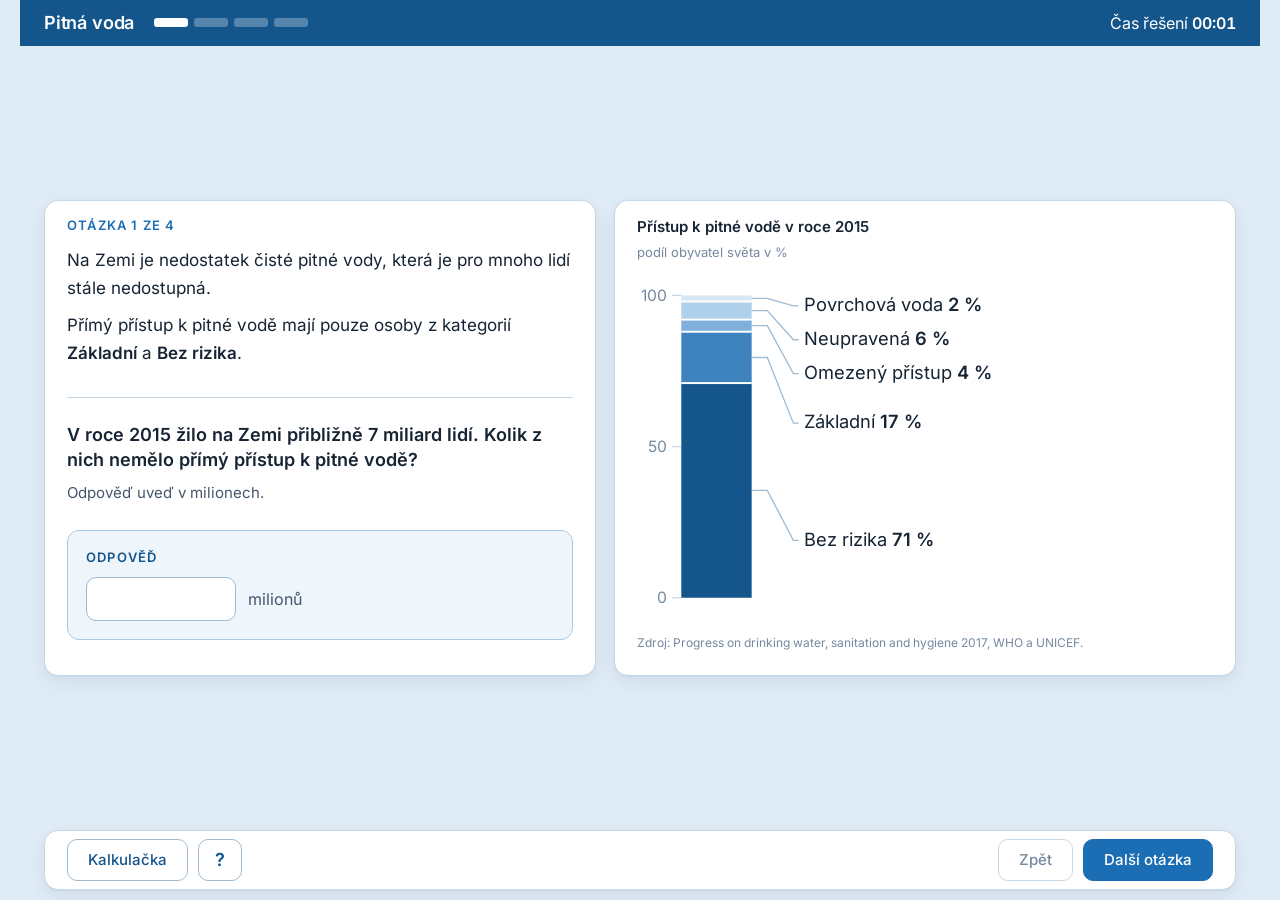
==== commit 8e1de2ef: "Verze 3: spravny princip Helia, oprava vrstveni oken a zadne rolovani Princip Helia (hlavni oprava) " ====
--- a/test.html
+++ b/test.html
@@ -5,6 +5,7 @@
 <meta name="viewport" content="width=device-width, initial-scale=1">
 <title>Pitná voda</title>
 <link rel="stylesheet" href="css/common.css">
+<link rel="stylesheet" href="css/overlay.css">
 <link rel="stylesheet" href="css/test.css">
 </head>
 <body>
@@ -27,6 +28,7 @@
 
 <script src="js/scoring.js"></script>
 <script src="js/state.js"></script>
+<script src="js/helio.js"></script>
 <script src="js/simulation.js"></script>
 <script src="js/questions.js"></script>
 <script src="js/result.js"></script>
--- a/css/overlay.css
+++ b/css/overlay.css
@@ -0,0 +1,159 @@
+/* Všechno, co se vznáší nad stránkou: okénka, kalkulačka, nápověda.
+   Načítají to OBĚ stránky — ve verzi 2 byly tyhle styly jen v test.css
+   (a část se při přepisu úplně ztratila), takže se okna vysypala do textu. */
+
+/* ---------- potvrzovací a informační okénko ---------- */
+
+.modal-back {
+  position: fixed;
+  inset: 0;
+  z-index: 60;
+  background: rgba(10, 40, 70, 0.42);
+  display: flex;
+  align-items: center;
+  justify-content: center;
+  padding: 24px;
+}
+.modal {
+  background: var(--white);
+  border-radius: 16px;
+  padding: 28px 30px;
+  max-width: 480px;
+  box-shadow: 0 18px 48px rgba(10, 40, 70, 0.26);
+}
+.modal h2 { margin: 0 0 12px; }
+.modal p { font-size: 16px; margin: 0 0 22px; }
+.modal-actions { display: flex; gap: 12px; justify-content: flex-end; flex-wrap: wrap; }
+
+/* ---------- kalkulačka ---------- */
+
+.calc {
+  position: fixed;
+  right: 32px;
+  bottom: 96px;
+  z-index: 70;
+  width: 272px;
+  background: var(--white);
+  border: 1px solid var(--line-strong);
+  border-radius: 14px;
+  box-shadow: 0 14px 36px rgba(10, 40, 70, 0.22);
+  overflow: hidden;
+}
+.calc-bar {
+  display: flex;
+  align-items: center;
+  gap: 8px;
+  padding: 9px 12px;
+  background: var(--blue-50);
+  border-bottom: 1px solid var(--line);
+  cursor: move;
+  user-select: none;
+}
+.calc-bar .grip { color: var(--ink-mute); font-size: 14px; }
+.calc-title { font-size: 14px; font-weight: 600; }
+.calc-close {
+  margin-left: auto; width: 28px; height: 28px; padding: 0;
+  border: 0; background: none; font-size: 19px; line-height: 1; color: var(--ink-soft);
+}
+.calc-close:hover { background: none; color: var(--blue-700); }
+.calc-screen {
+  padding: 10px 14px;
+  text-align: right;
+  border-bottom: 1px solid var(--line);
+  font-variant-numeric: tabular-nums;
+}
+.calc-expr {
+  font-size: 13px; color: var(--ink-mute);
+  min-height: 19px; overflow-x: auto; white-space: nowrap;
+}
+.calc-result { font-size: 24px; min-height: 33px; color: var(--ink); }
+.calc-keys {
+  display: grid;
+  grid-template-columns: repeat(4, 1fr);
+  gap: 6px;
+  padding: 12px;
+}
+.calc-keys button { height: 36px; padding: 0; font-size: 15px; }
+.calc-keys .op { font-size: 14px; color: var(--ink-soft); }
+.calc-keys .cz {
+  color: var(--blue-700); border-color: var(--blue-400);
+  background: var(--blue-50); font-size: 18px;
+}
+.calc-keys .eq { grid-column: span 4; }
+.calc-note {
+  font-size: 12px; color: var(--ink-mute);
+  margin: 0; padding: 0 14px 12px; line-height: 1.5;
+}
+
+/* ---------- nápověda ---------- */
+
+.help-back {
+  position: fixed;
+  inset: 0;
+  z-index: 65;
+  background: rgba(10, 40, 70, 0.42);
+  display: flex;
+  align-items: center;
+  justify-content: center;
+  padding: 28px;
+}
+.help {
+  background: var(--white);
+  border-radius: 16px;
+  width: 100%;
+  max-width: 760px;
+  max-height: 100%;
+  display: flex;
+  flex-direction: column;
+  overflow: hidden;
+  box-shadow: 0 18px 48px rgba(10, 40, 70, 0.26);
+}
+.help-bar {
+  display: flex;
+  align-items: center;
+  padding: 14px 24px;
+  border-bottom: 1px solid var(--line);
+  background: var(--blue-50);
+}
+.help-bar h1 { font-size: 21px; margin: 0; }
+.help-bar .help-close {
+  margin-left: auto; width: 32px; height: 32px; padding: 0;
+  border: 0; background: none; font-size: 22px; line-height: 1; color: var(--ink-soft);
+}
+.help-bar .help-close:hover { background: none; color: var(--blue-700); }
+.help-body { padding: 6px 24px 24px; overflow-y: auto; }
+.help-foot {
+  padding: 14px 24px;
+  border-top: 1px solid var(--line);
+  background: var(--blue-50);
+  text-align: right;
+}
+.help-sec { margin: 22px 0 0; }
+.help-sec h2 { font-size: 18px; margin: 0 0 10px; }
+.help-row {
+  display: flex;
+  gap: 16px;
+  align-items: flex-start;
+  padding: 12px 0;
+  border-top: 1px solid var(--line);
+}
+.help-row .fig {
+  flex: 0 0 68px;
+  display: flex;
+  align-items: center;
+  justify-content: center;
+  padding-top: 2px;
+}
+.help-row p { font-size: 15px; margin: 0; }
+.help-row-title { font-weight: 600; margin: 0 0 3px !important; }
+
+table.formulas { width: 100%; border-collapse: collapse; }
+table.formulas td {
+  border-top: 1px solid var(--line);
+  padding: 10px 8px;
+  font-size: 15px;
+  vertical-align: middle;
+}
+table.formulas td.shape { width: 58px; }
+table.formulas td.shape svg { width: 46px; height: 36px; display: block; }
+table.formulas td.formula { width: 190px; color: var(--blue-900); font-weight: 500; }
--- a/css/test.css
+++ b/css/test.css
@@ -3,7 +3,7 @@
 .app {
   display: flex;
   flex-direction: column;
-  height: 100vh;
+  min-height: 100vh;
   max-width: 1240px;
   margin: 0 auto;
 }
@@ -15,7 +15,7 @@
   display: flex;
   align-items: center;
   gap: 20px;
-  padding: 13px 24px;
+  padding: 10px 24px;
   background: var(--blue-700);
   color: #fff;
 }
@@ -42,17 +42,19 @@
   flex: 1 1 auto;
   min-height: 0;
   display: grid;
-  grid-template-columns: 44fr 56fr;
+  grid-template-columns: 47fr 53fr;
   gap: 18px;
-  padding: 18px 24px;
+  align-content: center;
+  padding: 12px 24px;
 }
 .panel {
   background: var(--white);
   border: 1px solid var(--line);
   border-radius: 14px;
   box-shadow: var(--shadow);
-  padding: 26px 30px;
+  padding: 16px 24px;
   overflow-y: auto;
+  min-height: 380px;
 }
 .panels.single { grid-template-columns: 1fr; }
 
@@ -64,13 +66,13 @@
   text-transform: uppercase;
   font-weight: 600;
   color: var(--blue);
-  margin: 0 0 14px;
+  margin: 0 0 10px;
 }
 .question { font-size: 18px; font-weight: 600; line-height: 1.45; }
 .hint { font-size: 15px; color: var(--ink-soft); }
 .steps { margin: 14px 0 0; padding-left: 22px; font-size: 15px; color: var(--ink-soft); }
 .steps li { margin-bottom: 4px; }
-.sep-thin { border: 0; border-top: 1px solid var(--line); margin: 20px 0; }
+.sep-thin { border: 0; border-top: 1px solid var(--line); margin: 30px 0 24px; }
 mark { background: #FDF0C4; color: inherit; padding: 1px 3px; border-radius: 3px; }
 
 .answer-block {
@@ -106,16 +108,19 @@
   display: flex;
   align-items: center;
   gap: 10px;
-  padding: 14px 24px;
+  padding: 10px 24px;
   background: var(--white);
-  border-top: 1px solid var(--line);
+  border: 1px solid var(--line);
+  border-radius: 14px;
+  margin: 0 24px 12px;
+  box-shadow: var(--shadow);
 }
 .footer .spacer { margin-left: auto; }
 .help-btn { width: 44px; padding: 0; font-size: 18px; font-weight: 600; }
 
 /* ---------- otázka 2: mapa, škála, simulace, tabulka ---------- */
 
-.map { margin: 16px 0 0; }
+.map { margin: 10px 0 0; }
 .zedland { display: block; border-radius: 8px; border: 1px solid var(--line-strong); }
 .town { cursor: pointer; }
 .town .hit { fill: transparent; }
@@ -125,7 +130,7 @@
 .town:focus { outline: none; }
 .town:focus-visible .dot { stroke: var(--blue); stroke-width: 6; }
 
-.scale-label { font-size: 15px; color: var(--ink); margin: 16px 0 6px; font-weight: 500; }
+.scale-label { font-size: 15px; color: var(--ink); margin: 10px 0 5px; font-weight: 500; }
 .scale { display: flex; border-radius: 5px; overflow: hidden; }
 .scale span { flex: 1; text-align: center; font-size: 14px; font-weight: 600; padding: 4px 0; }
 .chosen { font-size: 16px; color: var(--ink-soft); margin: 14px 0 0; }
@@ -197,31 +202,16 @@
   text-align: center; color: var(--ink-mute); font-size: 14px; padding: 16px;
 }
 
-/* animace vzniku vody */
-.helio .vapor, .helio .drops, .helio .spark { transform-box: view-box; }
-.helio.playing .vapor { animation: h-vapor 3s ease-out; }
-.helio.playing .drops { animation: h-drops 3s ease-out; }
-.helio.playing .flow-in { animation: h-dash 3s linear; }
-.helio.playing .flow-out { animation: h-dash-late 3s linear; }
-.helio.playing .spark { animation: h-spark 3s ease-out; }
-@keyframes h-vapor { 0%, 16% { opacity: 0 } 36%, 100% { opacity: 1 } }
-@keyframes h-drops { 0%, 44% { opacity: 0 } 62%, 100% { opacity: 1 } }
-@keyframes h-dash { from { stroke-dashoffset: 160 } to { stroke-dashoffset: 0 } }
-@keyframes h-dash-late { 0%, 55% { stroke-dashoffset: 120 } 100% { stroke-dashoffset: 0 } }
-@keyframes h-spark { 0% { opacity: 0.2 } 14%, 100% { opacity: 1 } }
-@media (prefers-reduced-motion: reduce) {
-  .helio.playing * { animation: none !important; }
-}
 
 /* ---------- otázka 3: krabice a kamiony ---------- */
 
-.boxes { display: flex; gap: 10px; align-items: flex-end; margin: 16px 0 0; }
+.boxes { display: flex; gap: 10px; align-items: flex-end; margin: 12px 0 0; }
 .boxes img { display: block; }
-.boxes img:first-child { width: 56%; }
-.boxes img:last-child { width: 44%; }
-.trucks-title { margin: 22px 0 8px; }
+.boxes img:first-child { width: 48%; }
+.boxes img:last-child { width: 37%; }
+.trucks-title { margin: 16px 0 6px; }
 .truck-label { font-size: 14px; font-weight: 500; margin: 0 0 3px; }
-img.truck { display: block; width: 100%; margin: 0 0 14px; }
+img.truck { display: block; width: 100%; margin: 0 0 8px; }
 .trucks-note { margin-top: 8px; }
 
 /* ---------- otázka 4: farma ---------- */
@@ -245,24 +235,6 @@
   font-weight: 600; color: var(--ink-mute); margin: 0 0 12px;
 }
 
-/* ---------- okénka ---------- */
-
-.modal-back {
-  position: fixed; inset: 0; z-index: 40;
-  background: rgba(10, 40, 70, 0.42);
-  display: flex; align-items: center; justify-content: center;
-  padding: 20px;
-}
-.modal {
-  background: var(--white);
-  border-radius: 16px;
-  padding: 26px 28px;
-  max-width: 460px;
-  box-shadow: 0 16px 44px rgba(10, 40, 70, 0.24);
-}
-.modal h2 { margin: 0 0 10px; }
-.modal p { font-size: 16px; margin: 0 0 20px; }
-.modal-actions { display: flex; gap: 12px; justify-content: flex-end; flex-wrap: wrap; }
 
 /* ---------- výsledek ---------- */
 
@@ -366,7 +338,7 @@
 }
 
 /* mapa o třetinu menší — žák na ní trefuje jen čtyři kolečka */
-.map-wrap { max-width: 330px; }
+.map-wrap { max-width: min(224px, 24vh); margin: 0 auto; }
 
 .figure-title .unit-note {
   display: block;
@@ -376,17 +348,123 @@
   margin-top: 2px;
 }
 
-/* kapky stékající po vnitřní klenbě do žlabu */
-.helio .drop { transform-box: view-box; }
-.helio.playing .drop-a { animation: h-run-a 3s ease-in; }
-.helio.playing .drop-b { animation: h-run-b 3s ease-in; }
+
+/* ---------- animace vzniku vody (3,2 s) ---------- */
+/* Pořadí fází: slunce rozsvítí panel → čerpadlo přižene mořskou vodu do vaničky →
+   odpařování a pára → kondenzace na stěně → kapky stékají na dno → odtok ven. */
+
+.helio .vapor, .helio .drops, .helio .spark, .helio .drop { transform-box: view-box; }
+.helio .flow-in, .helio .flow-out { stroke-dashoffset: 0; }
+
+.helio.playing .spark    { animation: h-spark 3.2s ease-out; }
+.helio.playing .flow-in  { animation: h-in 3.2s linear; }
+.helio.playing .vapor    { animation: h-vapor 3.2s ease-out; }
+.helio.playing .drops    { animation: h-drops 3.2s ease-out; }
+.helio.playing .drop-a   { animation: h-run-a 3.2s ease-in; }
+.helio.playing .drop-b   { animation: h-run-b 3.2s ease-in; }
+.helio.playing .drop-c   { animation: h-run-c 3.2s ease-in; }
+.helio.playing .flow-out { animation: h-out 3.2s linear; }
+
+@keyframes h-spark { 0% { opacity: 0.25 } 10%, 100% { opacity: 1 } }
+@keyframes h-in    { 0% { stroke-dashoffset: 300 } 40%, 100% { stroke-dashoffset: 0 } }
+@keyframes h-vapor { 0%, 26% { opacity: 0 } 48%, 100% { opacity: 1 } }
+@keyframes h-drops { 0%, 46% { opacity: 0 } 64%, 100% { opacity: 1 } }
 @keyframes h-run-a {
-  0%, 50% { opacity: 0; transform: translate(0, 0); }
-  58% { opacity: 1; }
-  100% { opacity: 1; transform: translate(-4px, 22px); }
+  0%, 58% { opacity: 0; transform: translate(0, 0); }
+  64% { opacity: 1; }
+  92%, 100% { opacity: 1; transform: translate(-4px, 70px); }
 }
 @keyframes h-run-b {
-  0%, 56% { opacity: 0; transform: translate(0, 0); }
-  64% { opacity: 1; }
-  100% { opacity: 1; transform: translate(4px, 26px); }
-}
+  0%, 64% { opacity: 0; transform: translate(0, 0); }
+  70% { opacity: 1; }
+  96%, 100% { opacity: 1; transform: translate(5px, 74px); }
+}
+@keyframes h-run-c {
+  0%, 70% { opacity: 0; transform: translate(0, 0); }
+  76% { opacity: 1; }
+  100% { opacity: 1; transform: translate(-2px, 44px); }
+}
+@keyframes h-out   { 0%, 72% { stroke-dashoffset: 200 } 100% { stroke-dashoffset: 0 } }
+
+@media (prefers-reduced-motion: reduce) {
+  .helio.playing * { animation: none !important; }
+}
+
+/* ---------- otázka 2: rozvržení pravého panelu ---------- */
+/* Obrázek vedle ovladačů, tabulka přes celou šířku pod nimi. */
+.q2-top {
+  display: grid;
+  grid-template-columns: 45fr 55fr;
+  gap: 16px;
+  align-items: start;
+}
+.q2-fig .helio-wrap { padding: 6px; }
+.q2-fig .helio-text { margin-top: 8px; font-size: 13px; line-height: 1.5; }
+.q2-controls .sim { margin: 0; }
+.q2-controls .slider-row { margin-bottom: 10px; }
+.q2-controls .slider-row label { width: 104px; font-size: 14px; }
+.sim-note { font-size: 12px; margin-top: 8px; }
+.play { width: 34px; height: 34px; right: 8px; bottom: 8px; }
+
+/* tabulka nesmí růst donekonečna — výška je rozpočet, ne přání */
+#table-wrap { margin-top: 14px; max-height: 178px; overflow-y: auto; }
+
+/* sevřenější text v panelech */
+.panel p { margin-bottom: 11px; }
+.steps { margin-top: 10px; }
+.steps li { margin-bottom: 2px; }
+.chosen { margin-top: 10px; }
+
+/* ---------- doladění rozpočtu výšky ---------- */
+.steps { font-size: 14px; line-height: 1.5; margin-top: 8px; padding-left: 20px; }
+.steps li { margin-bottom: 1px; }
+.chosen { font-size: 15px; margin-top: 8px; }
+.chosen strong { font-size: 16px; }
+.scale span { padding: 3px 0; font-size: 13px; }
+.scale-label { font-size: 14px; margin: 8px 0 4px; }
+
+.result h1 { margin-bottom: 2px; }
+.score-row { margin: 16px 0 18px; gap: 12px; }
+.score { padding: 10px 14px; }
+.score strong { font-size: 25px; }
+.qlist button { padding: 10px 14px; }
+.qlist li { margin-bottom: 6px; }
+.result-actions { margin-top: 18px; }
+
+/* Mapa se přizpůsobí výšce okna: na vyšších obrazovkách větší, na nižších menší.
+   Lepší než jedno pevné číslo vyladěné na jeden monitor. */
+.panel p { margin-bottom: 9px; }
+.question { line-height: 1.4; }
+.eyebrow { margin-bottom: 9px; }
+.q2-fig .helio-text { font-size: 12.5px; }
+
+/* Kresby u otázky 3 se nesmí řídit šířkou panelu — tím rostly do výšky.
+   Výšku odvozujeme od okna, šířka se dopočítá podle poměru stran. */
+.boxes { justify-content: center; align-items: flex-end; }
+.boxes img, .boxes img:first-child, .boxes img:last-child {
+  width: auto;
+  height: 19vh;
+  max-height: 168px;
+}
+img.truck {
+  width: auto;
+  height: 13.5vh;
+  max-height: 112px;
+  margin: 0 0 6px;
+}
+.trucks-note { font-size: 13px; }
+
+.answer-block textarea { height: 13vh; min-height: 84px; max-height: 150px; }
+#table-wrap { max-height: 158px; }
+
+.boxes img, .boxes img:first-child, .boxes img:last-child { height: 16vh; max-height: 150px; }
+img.truck { height: 11.5vh; max-height: 98px; margin: 0 0 4px; }
+.truck-label { font-size: 13px; margin: 0 0 1px; }
+.trucks-title { margin: 12px 0 4px; }
+.boxes { margin-top: 10px; }
+
+/* poslední doladění rozpočtu — na nižších oknech se musí vejít i otázky 2 a 3 */
+.topbar { padding: 8px 24px; }
+.panels { padding: 10px 24px; }
+.panel { padding: 14px 22px; }
+.footer { padding: 8px 22px; margin: 0 24px 10px; }
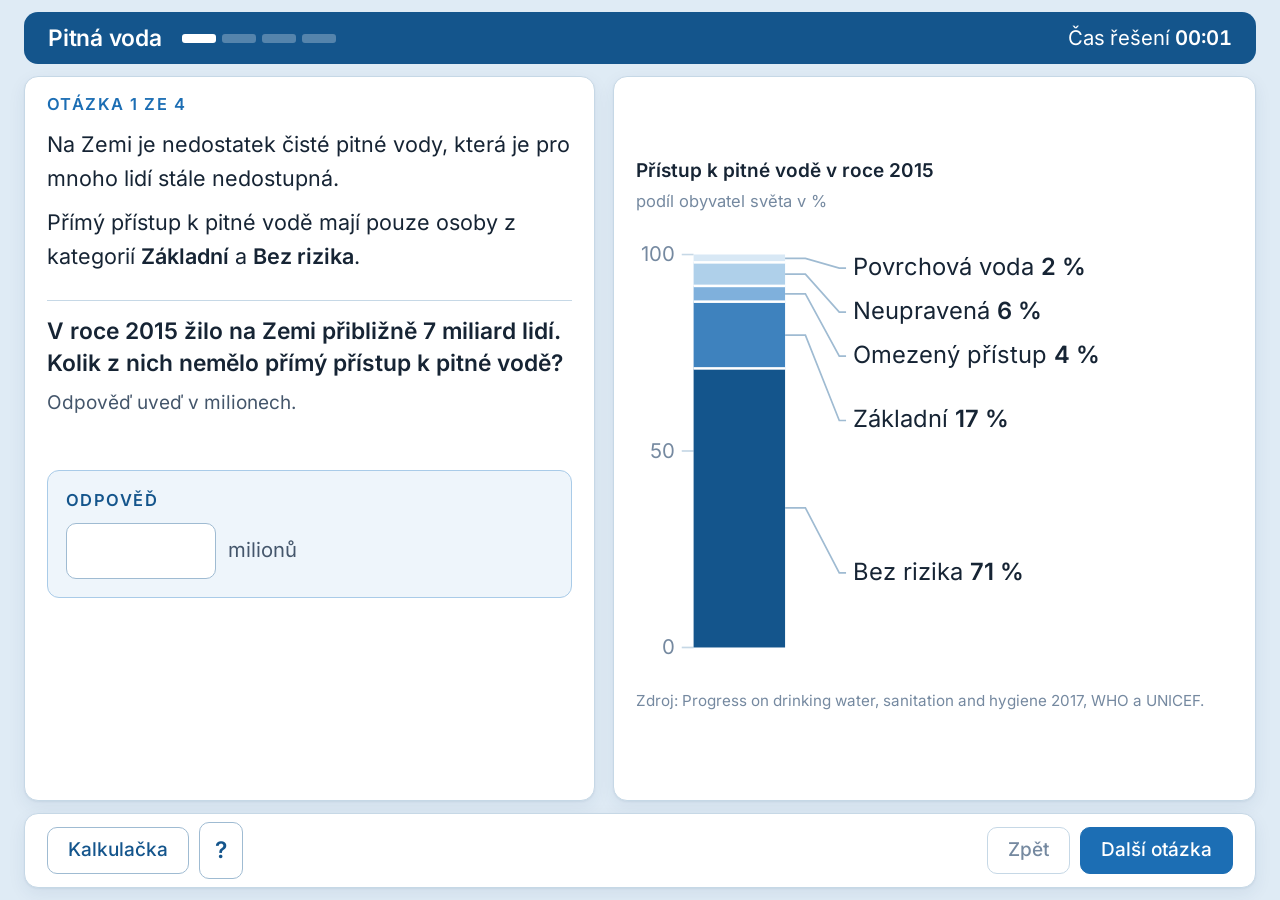
==== commit 904e49f4: "Verze 5: obsah vyplni kartu uz pri 100 % - plynula stupnice pisma svazana s vyskou okna - kresby se " ====
--- a/test.html
+++ b/test.html
@@ -6,6 +6,7 @@
 <title>Pitná voda</title>
 <link rel="stylesheet" href="css/common.css">
 <link rel="stylesheet" href="css/overlay.css">
+<link rel="stylesheet" href="css/helio.css">
 <link rel="stylesheet" href="css/test.css">
 </head>
 <body>
--- a/css/common.css
+++ b/css/common.css
@@ -54,20 +54,26 @@
 
 *, *::before, *::after { box-sizing: border-box; }
 
+html {
+  /* Plynulá stupnice: na nízkém okně zůstane jako dřív, na vyšším povyroste,
+     takže obsah vyplní kartu bez toho, aby uživatel musel zvětšovat prohlížeč. */
+  font-size: clamp(16px, calc(2.9vh - 4.6px), 24px);
+}
+
 body {
   margin: 0;
   font-family: 'Inter', 'Segoe UI', system-ui, -apple-system, Arial, sans-serif;
-  font-size: 17px;
-  line-height: 1.65;
+  font-size: 1rem;
+  line-height: 1.6;
   color: var(--ink);
   background: var(--page);
   -webkit-font-smoothing: antialiased;
   text-rendering: optimizeLegibility;
 }
 
-h1 { font-size: 30px; font-weight: 600; line-height: 1.25; margin: 0 0 6px; letter-spacing: -0.01em; }
-h2 { font-size: 21px; font-weight: 600; line-height: 1.3; margin: 0 0 10px; }
-h3 { font-size: 17px; font-weight: 600; margin: 0 0 6px; }
+h1 { font-size: 1.765rem; font-weight: 600; line-height: 1.25; margin: 0 0 6px; letter-spacing: -0.01em; }
+h2 { font-size: 1.235rem; font-weight: 600; line-height: 1.3; margin: 0 0 10px; }
+h3 { font-size: 1.000rem; font-weight: 600; margin: 0 0 6px; }
 p  { margin: 0 0 14px; }
 p:last-child { margin-bottom: 0; }
 strong { font-weight: 600; }
@@ -77,9 +83,9 @@
 
 button {
   font: inherit;
-  font-size: 15px;
+  font-size: 0.882rem;
   font-weight: 500;
-  height: 42px;
+  height: 2.5em;
   padding: 0 20px;
   border: 1.5px solid var(--line-strong);
   border-radius: var(--radius);
@@ -101,20 +107,20 @@
 
 input[type="text"], textarea, select {
   font: inherit;
-  font-size: 16px;
+  font-size: 0.941rem;
   color: var(--ink);
   background: var(--white);
   border: 1.5px solid var(--line-strong);
   border-radius: var(--radius);
   padding: 9px 12px;
 }
-input[type="text"] { height: 44px; }
+input[type="text"] { height: 2.6em; }
 textarea { resize: vertical; line-height: 1.6; }
 textarea::placeholder, input::placeholder { color: var(--ink-mute); }
 
 /* nabídka musí vypadat jako ovladač, ne jako prázdné políčko */
 select {
-  height: 46px;
+  height: 2.7em;
   padding-right: 42px;
   background-color: var(--blue-50);
   border-color: var(--blue-400);
@@ -146,5 +152,5 @@
   color: #6B4409;
   border-radius: var(--radius);
   padding: 12px 15px;
-  font-size: 15px;
+  font-size: 0.882rem;
 }
--- a/css/overlay.css
+++ b/css/overlay.css
@@ -22,7 +22,7 @@
   box-shadow: 0 18px 48px rgba(10, 40, 70, 0.26);
 }
 .modal h2 { margin: 0 0 12px; }
-.modal p { font-size: 16px; margin: 0 0 22px; }
+.modal p { font-size: 0.941rem; margin: 0 0 22px; }
 .modal-actions { display: flex; gap: 12px; justify-content: flex-end; flex-wrap: wrap; }
 
 /* ---------- kalkulačka ---------- */
@@ -49,11 +49,11 @@
   cursor: move;
   user-select: none;
 }
-.calc-bar .grip { color: var(--ink-mute); font-size: 14px; }
-.calc-title { font-size: 14px; font-weight: 600; }
+.calc-bar .grip { color: var(--ink-mute); font-size: 0.824rem; }
+.calc-title { font-size: 0.824rem; font-weight: 600; }
 .calc-close {
   margin-left: auto; width: 28px; height: 28px; padding: 0;
-  border: 0; background: none; font-size: 19px; line-height: 1; color: var(--ink-soft);
+  border: 0; background: none; font-size: 1.118rem; line-height: 1; color: var(--ink-soft);
 }
 .calc-close:hover { background: none; color: var(--blue-700); }
 .calc-screen {
@@ -63,25 +63,25 @@
   font-variant-numeric: tabular-nums;
 }
 .calc-expr {
-  font-size: 13px; color: var(--ink-mute);
+  font-size: 0.765rem; color: var(--ink-mute);
   min-height: 19px; overflow-x: auto; white-space: nowrap;
 }
-.calc-result { font-size: 24px; min-height: 33px; color: var(--ink); }
+.calc-result { font-size: 1.412rem; min-height: 33px; color: var(--ink); }
 .calc-keys {
   display: grid;
   grid-template-columns: repeat(4, 1fr);
   gap: 6px;
   padding: 12px;
 }
-.calc-keys button { height: 36px; padding: 0; font-size: 15px; }
-.calc-keys .op { font-size: 14px; color: var(--ink-soft); }
+.calc-keys button { height: 36px; padding: 0; font-size: 0.882rem; }
+.calc-keys .op { font-size: 0.824rem; color: var(--ink-soft); }
 .calc-keys .cz {
   color: var(--blue-700); border-color: var(--blue-400);
-  background: var(--blue-50); font-size: 18px;
+  background: var(--blue-50); font-size: 1.059rem;
 }
 .calc-keys .eq { grid-column: span 4; }
 .calc-note {
-  font-size: 12px; color: var(--ink-mute);
+  font-size: 0.706rem; color: var(--ink-mute);
   margin: 0; padding: 0 14px 12px; line-height: 1.5;
 }
 
@@ -115,10 +115,10 @@
   border-bottom: 1px solid var(--line);
   background: var(--blue-50);
 }
-.help-bar h1 { font-size: 21px; margin: 0; }
+.help-bar h1 { font-size: 1.235rem; margin: 0; }
 .help-bar .help-close {
   margin-left: auto; width: 32px; height: 32px; padding: 0;
-  border: 0; background: none; font-size: 22px; line-height: 1; color: var(--ink-soft);
+  border: 0; background: none; font-size: 1.294rem; line-height: 1; color: var(--ink-soft);
 }
 .help-bar .help-close:hover { background: none; color: var(--blue-700); }
 .help-body { padding: 6px 24px 24px; overflow-y: auto; }
@@ -129,7 +129,7 @@
   text-align: right;
 }
 .help-sec { margin: 22px 0 0; }
-.help-sec h2 { font-size: 18px; margin: 0 0 10px; }
+.help-sec h2 { font-size: 1.059rem; margin: 0 0 10px; }
 .help-row {
   display: flex;
   gap: 16px;
@@ -144,14 +144,14 @@
   justify-content: center;
   padding-top: 2px;
 }
-.help-row p { font-size: 15px; margin: 0; }
+.help-row p { font-size: 0.882rem; margin: 0; }
 .help-row-title { font-weight: 600; margin: 0 0 3px !important; }
 
 table.formulas { width: 100%; border-collapse: collapse; }
 table.formulas td {
   border-top: 1px solid var(--line);
   padding: 10px 8px;
-  font-size: 15px;
+  font-size: 0.882rem;
   vertical-align: middle;
 }
 table.formulas td.shape { width: 58px; }
--- a/css/helio.css
+++ b/css/helio.css
@@ -0,0 +1,46 @@
+/* Animace vzniku vody v modulu Helio (3,2 s).
+   Kresba je společná pro úvodní stránku i otázku 2, takže i její animace
+   musí být ve vlastním souboru, který načítají OBĚ stránky. Dokud byla jen
+   v test.css, tlačítko „Přehraj animaci“ na úvodní stránce nic nedělalo —
+   přesně jako kdysi kalkulačka a okénka, než vznikl overlay.css.
+
+   Pořadí fází: slunce rozsvítí panel → čerpadlo přižene mořskou vodu do
+   vaničky → odpařování a pára → kondenzace na stěně → kapky stékají na dno
+   → odtok ven. */
+
+.helio .vapor, .helio .drops, .helio .spark, .helio .drop { transform-box: view-box; }
+.helio .flow-in, .helio .flow-out { stroke-dashoffset: 0; }
+
+.helio.playing .spark    { animation: h-spark 3.2s ease-out; }
+.helio.playing .flow-in  { animation: h-in 3.2s linear; }
+.helio.playing .vapor    { animation: h-vapor 3.2s ease-out; }
+.helio.playing .drops    { animation: h-drops 3.2s ease-out; }
+.helio.playing .drop-a   { animation: h-run-a 3.2s ease-in; }
+.helio.playing .drop-b   { animation: h-run-b 3.2s ease-in; }
+.helio.playing .drop-c   { animation: h-run-c 3.2s ease-in; }
+.helio.playing .flow-out { animation: h-out 3.2s linear; }
+
+@keyframes h-spark { 0% { opacity: 0.25 } 10%, 100% { opacity: 1 } }
+@keyframes h-in    { 0% { stroke-dashoffset: 300 } 40%, 100% { stroke-dashoffset: 0 } }
+@keyframes h-vapor { 0%, 26% { opacity: 0 } 48%, 100% { opacity: 1 } }
+@keyframes h-drops { 0%, 46% { opacity: 0 } 64%, 100% { opacity: 1 } }
+@keyframes h-run-a {
+  0%, 58% { opacity: 0; transform: translate(0, 0); }
+  64% { opacity: 1; }
+  92%, 100% { opacity: 1; transform: translate(-4px, 70px); }
+}
+@keyframes h-run-b {
+  0%, 64% { opacity: 0; transform: translate(0, 0); }
+  70% { opacity: 1; }
+  96%, 100% { opacity: 1; transform: translate(5px, 74px); }
+}
+@keyframes h-run-c {
+  0%, 70% { opacity: 0; transform: translate(0, 0); }
+  76% { opacity: 1; }
+  100% { opacity: 1; transform: translate(-2px, 44px); }
+}
+@keyframes h-out   { 0%, 72% { stroke-dashoffset: 200 } 100% { stroke-dashoffset: 0 } }
+
+@media (prefers-reduced-motion: reduce) {
+  .helio.playing * { animation: none !important; }
+}
--- a/css/test.css
+++ b/css/test.css
@@ -4,7 +4,7 @@
   display: flex;
   flex-direction: column;
   min-height: 100vh;
-  max-width: 1240px;
+  max-width: 1600px;
   margin: 0 auto;
 }
 
@@ -19,7 +19,7 @@
   background: var(--blue-700);
   color: #fff;
 }
-.topbar .name { font-size: 18px; font-weight: 600; letter-spacing: -0.01em; }
+.topbar .name { font-size: 1.059rem; font-weight: 600; letter-spacing: -0.01em; }
 .progress { display: flex; gap: 6px; }
 .progress span {
   width: 34px; height: 9px;
@@ -30,7 +30,7 @@
 .progress span.now { background: #fff; }
 .clock {
   margin-left: auto;
-  font-size: 16px;
+  font-size: 0.941rem;
   color: #fff;
   font-variant-numeric: tabular-nums;
 }
@@ -44,7 +44,7 @@
   display: grid;
   grid-template-columns: 47fr 53fr;
   gap: 18px;
-  align-content: center;
+
   padding: 12px 24px;
 }
 .panel {
@@ -54,23 +54,23 @@
   box-shadow: var(--shadow);
   padding: 16px 24px;
   overflow-y: auto;
-  min-height: 380px;
+
 }
 .panels.single { grid-template-columns: 1fr; }
 
 /* ---------- obsah otázky ---------- */
 
 .eyebrow {
-  font-size: 13px;
+  font-size: 0.765rem;
   letter-spacing: 0.09em;
   text-transform: uppercase;
   font-weight: 600;
   color: var(--blue);
   margin: 0 0 10px;
 }
-.question { font-size: 18px; font-weight: 600; line-height: 1.45; }
-.hint { font-size: 15px; color: var(--ink-soft); }
-.steps { margin: 14px 0 0; padding-left: 22px; font-size: 15px; color: var(--ink-soft); }
+.question { font-size: 1.059rem; font-weight: 600; line-height: 1.45; }
+.hint { font-size: 0.882rem; color: var(--ink-soft); }
+.steps { margin: 14px 0 0; padding-left: 22px; font-size: 0.882rem; color: var(--ink-soft); }
 .steps li { margin-bottom: 4px; }
 .sep-thin { border: 0; border-top: 1px solid var(--line); margin: 30px 0 24px; }
 mark { background: #FDF0C4; color: inherit; padding: 1px 3px; border-radius: 3px; }
@@ -83,7 +83,7 @@
   padding: 16px 18px 18px;
 }
 .answer-title {
-  font-size: 13px;
+  font-size: 0.765rem;
   letter-spacing: 0.09em;
   text-transform: uppercase;
   font-weight: 600;
@@ -91,15 +91,15 @@
   margin: 0 0 12px;
 }
 .answer-row { display: flex; align-items: center; gap: 12px; flex-wrap: wrap; }
-.answer-row input[type="text"] { width: 150px; text-align: right; font-size: 17px; font-weight: 500; }
-.answer-row .unit { color: var(--ink-soft); font-size: 16px; }
+.answer-row input[type="text"] { width: 150px; text-align: right; font-size: 1.000rem; font-weight: 500; }
+.answer-row .unit { color: var(--ink-soft); font-size: 0.941rem; }
 .answer-block select { width: 100%; }
 .answer-block textarea { width: 100%; margin-top: 4px; }
-.text-label { display: block; font-size: 15px; font-weight: 500; margin: 16px 0 6px; }
-.hint.small { font-size: 13px; color: var(--ink-mute); margin-top: 6px; }
-
-.figure-title { font-size: 15px; font-weight: 600; margin: 0 0 14px; }
-.figure-source { font-size: 12px; color: var(--ink-mute); margin: 12px 0 0; line-height: 1.5; }
+.text-label { display: block; font-size: 0.882rem; font-weight: 500; margin: 16px 0 6px; }
+.hint.small { font-size: 0.765rem; color: var(--ink-mute); margin-top: 6px; }
+
+.figure-title { font-size: 0.882rem; font-weight: 600; margin: 0 0 14px; }
+.figure-source { font-size: 0.706rem; color: var(--ink-mute); margin: 12px 0 0; line-height: 1.5; }
 
 /* ---------- spodní lišta ---------- */
 
@@ -116,7 +116,7 @@
   box-shadow: var(--shadow);
 }
 .footer .spacer { margin-left: auto; }
-.help-btn { width: 44px; padding: 0; font-size: 18px; font-weight: 600; }
+.help-btn { width: 44px; padding: 0; font-size: 1.059rem; font-weight: 600; }
 
 /* ---------- otázka 2: mapa, škála, simulace, tabulka ---------- */
 
@@ -130,11 +130,11 @@
 .town:focus { outline: none; }
 .town:focus-visible .dot { stroke: var(--blue); stroke-width: 6; }
 
-.scale-label { font-size: 15px; color: var(--ink); margin: 10px 0 5px; font-weight: 500; }
+.scale-label { font-size: 0.882rem; color: var(--ink); margin: 10px 0 5px; font-weight: 500; }
 .scale { display: flex; border-radius: 5px; overflow: hidden; }
-.scale span { flex: 1; text-align: center; font-size: 14px; font-weight: 600; padding: 4px 0; }
-.chosen { font-size: 16px; color: var(--ink-soft); margin: 14px 0 0; }
-.chosen strong { color: var(--blue-700); font-size: 18px; }
+.scale span { flex: 1; text-align: center; font-size: 0.824rem; font-weight: 600; padding: 4px 0; }
+.chosen { font-size: 0.941rem; color: var(--ink-soft); margin: 14px 0 0; }
+.chosen strong { color: var(--blue-700); font-size: 1.059rem; }
 
 .helio-wrap {
   position: relative;
@@ -146,7 +146,7 @@
 .play {
   position: absolute; right: 12px; bottom: 12px;
   width: 40px; height: 40px; padding: 0;
-  border-radius: 50%; font-size: 14px; line-height: 1;
+  border-radius: 50%; font-size: 0.824rem; line-height: 1;
   background: var(--white);
 }
 .helio-text { margin-top: 12px; }
@@ -159,36 +159,36 @@
   margin: 16px 0;
 }
 .slider-row { display: flex; align-items: center; gap: 12px; margin-bottom: 14px; }
-.slider-row label { font-size: 15px; width: 120px; flex: 0 0 auto; }
+.slider-row label { font-size: 0.882rem; width: 120px; flex: 0 0 auto; }
 .slider-body { flex: 1 1 auto; min-width: 0; }
 .slider-body input[type="range"] { width: 100%; margin: 0; accent-color: var(--blue); }
 .ticks { display: flex; justify-content: space-between; margin-top: 2px; }
 .tick {
   height: auto; padding: 0 4px; border: 0; background: none;
-  font-size: 13px; color: var(--ink-soft); line-height: 1.3; font-weight: 400;
+  font-size: 0.765rem; color: var(--ink-soft); line-height: 1.3; font-weight: 400;
 }
 .tick:hover { background: none; color: var(--blue); text-decoration: underline; }
 .tick.on { color: var(--blue-700); font-weight: 600; }
 .slider-row output {
-  font-size: 16px; font-weight: 600; width: 54px; text-align: right; flex: 0 0 auto;
+  font-size: 0.941rem; font-weight: 600; width: 54px; text-align: right; flex: 0 0 auto;
   color: var(--blue-700);
 }
 .run { width: 100%; }
-.sim-note { font-size: 13px; color: var(--ink-soft); margin: 10px 0 0; }
-
-table.data { width: 100%; border-collapse: collapse; font-size: 15px; }
+.sim-note { font-size: 0.765rem; color: var(--ink-soft); margin: 10px 0 0; }
+
+table.data { width: 100%; border-collapse: collapse; font-size: 0.882rem; }
 table.data th {
-  background: var(--blue-100); color: var(--blue-900); font-weight: 600; font-size: 13px;
+  background: var(--blue-100); color: var(--blue-900); font-weight: 600; font-size: 0.765rem;
   border: 1px solid var(--blue-200); padding: 7px 8px; text-align: left;
 }
 table.data td { border: 1px solid var(--blue-200); padding: 5px 8px; }
 table.data tr.marked td { background: var(--ok-bg); color: var(--ok-ink); }
 table.data td.star, table.data td.del,
 table.data th.star, table.data th.del { width: 58px; text-align: center; padding: 2px; }
-table.data th.star, table.data th.del { font-size: 11px; letter-spacing: 0.04em; }
+table.data th.star, table.data th.del { font-size: 0.647rem; letter-spacing: 0.04em; }
 table.data .mark {
   border: 0; background: none; height: 30px; width: 30px; padding: 0;
-  font-size: 19px; line-height: 1; color: var(--ink-mute);
+  font-size: 1.118rem; line-height: 1; color: var(--ink-mute);
 }
 table.data .mark:hover { background: none; color: var(--blue); }
 table.data tr.marked .mark { color: var(--ok-ink); }
@@ -199,7 +199,7 @@
 table.data .remove:hover { background: none; }
 table.data .remove svg { display: block; margin: 0 auto; }
 table.data tr.empty td {
-  text-align: center; color: var(--ink-mute); font-size: 14px; padding: 16px;
+  text-align: center; color: var(--ink-mute); font-size: 0.824rem; padding: 16px;
 }
 
 
@@ -210,7 +210,7 @@
 .boxes img:first-child { width: 48%; }
 .boxes img:last-child { width: 37%; }
 .trucks-title { margin: 16px 0 6px; }
-.truck-label { font-size: 14px; font-weight: 500; margin: 0 0 3px; }
+.truck-label { font-size: 0.824rem; font-weight: 500; margin: 0 0 3px; }
 img.truck { display: block; width: 100%; margin: 0 0 8px; }
 .trucks-note { margin-top: 8px; }
 
@@ -231,7 +231,7 @@
 .panels.review .remove { pointer-events: none; }
 .panels.review .sim { opacity: 0.6; }
 .review-flag {
-  font-size: 13px; letter-spacing: 0.09em; text-transform: uppercase;
+  font-size: 0.765rem; letter-spacing: 0.09em; text-transform: uppercase;
   font-weight: 600; color: var(--ink-mute); margin: 0 0 12px;
 }
 
@@ -239,7 +239,7 @@
 /* ---------- výsledek ---------- */
 
 .result, .portfolio { max-width: 780px; margin: 0 auto; }
-.result h1 { font-size: 32px; }
+.result h1 { font-size: 1.882rem; }
 .score-row { display: flex; gap: 14px; margin: 22px 0 26px; flex-wrap: wrap; }
 .score {
   flex: 1 1 150px;
@@ -248,8 +248,8 @@
   border-radius: 12px;
   padding: 14px 16px;
 }
-.score strong { display: block; font-size: 28px; font-weight: 600; color: var(--blue-700); line-height: 1.2; }
-.score span { font-size: 14px; color: var(--ink-soft); }
+.score strong { display: block; font-size: 1.647rem; font-weight: 600; color: var(--blue-700); line-height: 1.2; }
+.score span { font-size: 0.824rem; color: var(--ink-soft); }
 
 .qlist { list-style: none; margin: 12px 0 0; padding: 0; }
 .qlist li { margin: 0 0 8px; }
@@ -261,14 +261,14 @@
 .qlist .n {
   flex: 0 0 auto; width: 30px; height: 30px; border-radius: 50%;
   background: var(--blue-100); color: var(--blue-700);
-  font-size: 15px; font-weight: 600;
+  font-size: 0.882rem; font-weight: 600;
   display: flex; align-items: center; justify-content: center;
 }
-.qlist .t { flex: 1 1 auto; font-size: 16px; font-weight: 500; }
-.qlist .pts { flex: 0 0 auto; font-size: 15px; color: var(--ink-soft); min-width: 36px; text-align: right; }
+.qlist .t { flex: 1 1 auto; font-size: 0.941rem; font-weight: 500; }
+.qlist .pts { flex: 0 0 auto; font-size: 0.882rem; color: var(--ink-soft); min-width: 36px; text-align: right; }
 
 .badge {
-  font-size: 13px; font-weight: 600; padding: 4px 12px;
+  font-size: 0.765rem; font-weight: 600; padding: 4px 12px;
   border-radius: 20px; white-space: nowrap;
 }
 .badge.ok { background: var(--ok-bg); color: var(--ok-ink); }
@@ -286,26 +286,26 @@
   border-radius: 12px;
   padding: 16px 18px;
   margin: 24px 0 0;
-  font-size: 15px;
+  font-size: 0.882rem;
 }
 .solution p { margin: 0 0 10px; }
 .solution p:last-child { margin-bottom: 0; }
-.sol-head { font-weight: 600; color: var(--ok-ink); font-size: 16px; }
-.sol-head .pts { font-weight: 400; color: var(--ink-soft); margin-left: 8px; font-size: 14px; }
+.sol-head { font-weight: 600; color: var(--ok-ink); font-size: 0.941rem; }
+.sol-head .pts { font-weight: 400; color: var(--ink-soft); margin-left: 8px; font-size: 0.824rem; }
 .sol-given { color: var(--ink-soft); }
 .sol-steps { margin: 10px 0; padding-left: 20px; }
 .sol-steps li { margin-bottom: 4px; }
 
 /* ---------- portfolio a tisk ---------- */
 
-.portfolio .meta { font-size: 15px; color: var(--ink-soft); margin: 0 0 8px; }
-.portfolio .nameline { font-size: 15px; color: var(--ink-soft); margin: 0 0 20px; }
+.portfolio .meta { font-size: 0.882rem; color: var(--ink-soft); margin: 0 0 8px; }
+.portfolio .nameline { font-size: 0.882rem; color: var(--ink-soft); margin: 0 0 20px; }
 .pf-item { border-top: 1px solid var(--line); padding: 18px 0 6px; }
-.pf-item h2 { font-size: 18px; display: flex; align-items: center; gap: 12px; flex-wrap: wrap; }
-.pf-given { font-size: 16px; margin: 0 0 8px; }
+.pf-item h2 { font-size: 1.059rem; display: flex; align-items: center; gap: 12px; flex-wrap: wrap; }
+.pf-given { font-size: 0.941rem; margin: 0 0 8px; }
 .pf-given span { color: var(--ink-soft); }
 .pf-sol {
-  font-size: 15px; background: var(--blue-50);
+  font-size: 0.882rem; background: var(--blue-50);
   border-radius: 10px; padding: 14px 16px;
 }
 .pf-sol ol { margin: 8px 0 0; padding-left: 22px; }
@@ -342,53 +342,15 @@
 
 .figure-title .unit-note {
   display: block;
-  font-size: 13px;
+  font-size: 0.765rem;
   font-weight: 400;
   color: var(--ink-mute);
   margin-top: 2px;
 }
 
 
-/* ---------- animace vzniku vody (3,2 s) ---------- */
-/* Pořadí fází: slunce rozsvítí panel → čerpadlo přižene mořskou vodu do vaničky →
-   odpařování a pára → kondenzace na stěně → kapky stékají na dno → odtok ven. */
-
-.helio .vapor, .helio .drops, .helio .spark, .helio .drop { transform-box: view-box; }
-.helio .flow-in, .helio .flow-out { stroke-dashoffset: 0; }
-
-.helio.playing .spark    { animation: h-spark 3.2s ease-out; }
-.helio.playing .flow-in  { animation: h-in 3.2s linear; }
-.helio.playing .vapor    { animation: h-vapor 3.2s ease-out; }
-.helio.playing .drops    { animation: h-drops 3.2s ease-out; }
-.helio.playing .drop-a   { animation: h-run-a 3.2s ease-in; }
-.helio.playing .drop-b   { animation: h-run-b 3.2s ease-in; }
-.helio.playing .drop-c   { animation: h-run-c 3.2s ease-in; }
-.helio.playing .flow-out { animation: h-out 3.2s linear; }
-
-@keyframes h-spark { 0% { opacity: 0.25 } 10%, 100% { opacity: 1 } }
-@keyframes h-in    { 0% { stroke-dashoffset: 300 } 40%, 100% { stroke-dashoffset: 0 } }
-@keyframes h-vapor { 0%, 26% { opacity: 0 } 48%, 100% { opacity: 1 } }
-@keyframes h-drops { 0%, 46% { opacity: 0 } 64%, 100% { opacity: 1 } }
-@keyframes h-run-a {
-  0%, 58% { opacity: 0; transform: translate(0, 0); }
-  64% { opacity: 1; }
-  92%, 100% { opacity: 1; transform: translate(-4px, 70px); }
-}
-@keyframes h-run-b {
-  0%, 64% { opacity: 0; transform: translate(0, 0); }
-  70% { opacity: 1; }
-  96%, 100% { opacity: 1; transform: translate(5px, 74px); }
-}
-@keyframes h-run-c {
-  0%, 70% { opacity: 0; transform: translate(0, 0); }
-  76% { opacity: 1; }
-  100% { opacity: 1; transform: translate(-2px, 44px); }
-}
-@keyframes h-out   { 0%, 72% { stroke-dashoffset: 200 } 100% { stroke-dashoffset: 0 } }
-
-@media (prefers-reduced-motion: reduce) {
-  .helio.playing * { animation: none !important; }
-}
+/* Animace Helia má vlastní soubor css/helio.css — načítají ho obě stránky,
+   protože kresba je společná pro úvod i otázku 2. */
 
 /* ---------- otázka 2: rozvržení pravého panelu ---------- */
 /* Obrázek vedle ovladačů, tabulka přes celou šířku pod nimi. */
@@ -399,11 +361,11 @@
   align-items: start;
 }
 .q2-fig .helio-wrap { padding: 6px; }
-.q2-fig .helio-text { margin-top: 8px; font-size: 13px; line-height: 1.5; }
+.q2-fig .helio-text { margin-top: 8px; font-size: 0.765rem; line-height: 1.5; }
 .q2-controls .sim { margin: 0; }
 .q2-controls .slider-row { margin-bottom: 10px; }
-.q2-controls .slider-row label { width: 104px; font-size: 14px; }
-.sim-note { font-size: 12px; margin-top: 8px; }
+.q2-controls .slider-row label { width: 104px; font-size: 0.824rem; }
+.sim-note { font-size: 0.706rem; margin-top: 8px; }
 .play { width: 34px; height: 34px; right: 8px; bottom: 8px; }
 
 /* tabulka nesmí růst donekonečna — výška je rozpočet, ne přání */
@@ -416,17 +378,17 @@
 .chosen { margin-top: 10px; }
 
 /* ---------- doladění rozpočtu výšky ---------- */
-.steps { font-size: 14px; line-height: 1.5; margin-top: 8px; padding-left: 20px; }
+.steps { font-size: 0.824rem; line-height: 1.5; margin-top: 8px; padding-left: 20px; }
 .steps li { margin-bottom: 1px; }
-.chosen { font-size: 15px; margin-top: 8px; }
-.chosen strong { font-size: 16px; }
-.scale span { padding: 3px 0; font-size: 13px; }
-.scale-label { font-size: 14px; margin: 8px 0 4px; }
+.chosen { font-size: 0.882rem; margin-top: 8px; }
+.chosen strong { font-size: 0.941rem; }
+.scale span { padding: 3px 0; font-size: 0.765rem; }
+.scale-label { font-size: 0.824rem; margin: 8px 0 4px; }
 
 .result h1 { margin-bottom: 2px; }
 .score-row { margin: 16px 0 18px; gap: 12px; }
 .score { padding: 10px 14px; }
-.score strong { font-size: 25px; }
+.score strong { font-size: 1.471rem; }
 .qlist button { padding: 10px 14px; }
 .qlist li { margin-bottom: 6px; }
 .result-actions { margin-top: 18px; }
@@ -436,7 +398,7 @@
 .panel p { margin-bottom: 9px; }
 .question { line-height: 1.4; }
 .eyebrow { margin-bottom: 9px; }
-.q2-fig .helio-text { font-size: 12.5px; }
+.q2-fig .helio-text { font-size: 0.735rem; }
 
 /* Kresby u otázky 3 se nesmí řídit šířkou panelu — tím rostly do výšky.
    Výšku odvozujeme od okna, šířka se dopočítá podle poměru stran. */
@@ -452,14 +414,14 @@
   max-height: 112px;
   margin: 0 0 6px;
 }
-.trucks-note { font-size: 13px; }
+.trucks-note { font-size: 0.765rem; }
 
 .answer-block textarea { height: 13vh; min-height: 84px; max-height: 150px; }
 #table-wrap { max-height: 158px; }
 
 .boxes img, .boxes img:first-child, .boxes img:last-child { height: 16vh; max-height: 150px; }
 img.truck { height: 11.5vh; max-height: 98px; margin: 0 0 4px; }
-.truck-label { font-size: 13px; margin: 0 0 1px; }
+.truck-label { font-size: 0.765rem; margin: 0 0 1px; }
 .trucks-title { margin: 12px 0 4px; }
 .boxes { margin-top: 10px; }
 
@@ -468,3 +430,152 @@
 .panels { padding: 10px 24px; }
 .panel { padding: 14px 22px; }
 .footer { padding: 8px 22px; margin: 0 24px 10px; }
+
+/* ---------- verze 4: práce s prostorem ---------- */
+/* Verze 2 měla karty přes celou výšku s obsahem stlačeným nahoru, verze 3 je
+   smrskla na výšku obsahu a vznikl prázdný pás. Správně: karty vyplní okno
+   a obsah se uvnitř nich rozprostře. */
+
+.topbar {
+  margin: 12px 24px 0;
+  border-radius: 14px;
+}
+.panels { padding: 12px 24px; }
+.footer { margin: 0 24px 12px; }
+
+.panel { display: flex; flex-direction: column; }
+
+/* zadání nahoře, odpověď dole — tím se od sebe přirozeně oddělí */
+.answer-block { margin-top: auto; }
+/* u otázky 2 klesne mapa se škálou k dolní hraně a text zůstane nahoře */
+.map-wrap { margin-top: auto; }
+/* samostatný obrázek v pravém panelu se vycentruje na výšku */
+.center-fig { margin-top: auto; margin-bottom: auto; }
+
+/* kresby mohou zase povyrůst — výšky je teď dost */
+.boxes img, .boxes img:first-child, .boxes img:last-child { height: 24vh; max-height: 260px; }
+img.truck { height: 17vh; max-height: 170px; margin: 0 0 8px; }
+.map-wrap { max-width: min(300px, 34vh); }
+#table-wrap { max-height: 40vh; }
+.q2-fig .helio-text { font-size: 0.794rem; }
+.chosen { font-size: 0.941rem; }
+.chosen strong { font-size: 1.294rem; }
+
+/* popisek škály na celou šířku panelu, samotný pás užší */
+.scale-label { font-size: 0.882rem; white-space: nowrap; }
+.scale { max-width: 420px; }
+
+/* ---------- otázka 3: krabice a kamiony vedle sebe ---------- */
+.q3-cols {
+  display: grid;
+  grid-template-columns: 44fr 56fr;
+  gap: 22px;
+  align-items: start;
+  margin-top: 12px;
+}
+.q3-cols .boxes { margin-top: 0; }
+.q3-cols .boxes img,
+.q3-cols .boxes img:first-child,
+.q3-cols .boxes img:last-child { height: 26vh; max-height: 270px; }
+.q3-trucks .trucks-title { margin-top: 0; }
+.q3-trucks img.truck { width: 100%; height: auto; max-height: none; margin: 0 0 10px; }
+
+/* otázka 2: rozpočet na nižších oknech */
+.map-wrap { max-width: min(300px, 28vh); }
+#table-wrap { max-height: 32vh; }
+
+/* Na nízkém okně se musí vejít i otázka 2; na vyšším všechno samo povyroste. */
+.sep-thin { margin: 18px 0 14px; }
+.map-wrap { max-width: min(320px, 24vh); }
+.steps { font-size: 0.794rem; }
+.chosen { margin-top: 6px; font-size: 0.882rem; }
+.chosen strong { font-size: 1.118rem; }
+.scale-label { margin: 6px 0 4px; }
+.score-row { margin: 14px 0 14px; }
+.result-actions { margin-top: 14px; }
+
+/* Stránka samotná se nikdy neroluje: aplikace má přesnou výšku okna.
+   Když se obsah nevejde, pozná se to měřením panelu, ne posuvníkem u okna. */
+.app { height: 100vh; min-height: 0; }
+.panels { min-height: 0; }
+.panel { overflow-y: auto; min-height: 0; }
+
+.qlist button { padding: 9px 14px; }
+.qlist li { margin-bottom: 5px; }
+
+/* Krabice se musí řídit šířkou svého sloupce, jinak ho rozepřou a kamiony
+   se smrsknou. Kamiony jsou široké 4:1, proto dostanou větší sloupec. */
+.q3-cols { grid-template-columns: minmax(0, 46fr) minmax(0, 54fr); }
+.q3-cols .boxes img,
+.q3-cols .boxes img:first-child { width: 56%; height: auto; max-height: 30vh; }
+.q3-cols .boxes img:last-child { width: 42%; height: auto; max-height: 30vh; }
+
+/* ---------- verze 5 ---------- */
+
+/* Skrytý panel musí zůstat skrytý — .panel { display: flex } z verze 4
+   přebíjelo atribut hidden, takže na výsledku zůstávala prázdná bílá karta. */
+.panel[hidden] { display: none !important; }
+
+/* Žádné odsouvání k dolní hraně. Pevný velkorysý odstup je předvídatelný;
+   trik s auto-okrajem jednou vyšel a dvakrát uškodil. */
+.answer-block { margin-top: 2em; }
+.map-wrap { margin-top: 0.8em; }
+
+/* Kresby se řídí panelem, ne jen výškou okna — s mezí ve vh jako pojistkou,
+   aby platilo pravidlo, že se nikde neroluje. */
+.map-wrap { max-width: min(360px, 74%, 33vh); }
+
+/* Otázka 3 zpět pod sebe: krabice nahoře, kamiony pod nimi, obojí na plnou
+   šířku panelu. Dvousloupcové rozvržení z verze 4 už není potřeba.
+
+   Pravý panel je sloupec, takže kresby v něm necháme sdílet zbylou výšku:
+   mají velkorysou výchozí velikost a když se na ni nedostane, poměrně se
+   zmenší. Tím se nemůže stát, co se stalo teď — že druhý kamion vypadl pod
+   dolní hranu panelu. object-fit zaručí, že se při zmenšení nezdeformují. */
+.q3-cols { display: block; }
+.boxes { justify-content: center; margin-top: 0.7em; }
+#panel-right > .boxes { flex: 0 1 auto; min-height: 0; }
+#panel-right > .boxes img,
+#panel-right > .boxes img:first-child,
+#panel-right > .boxes img:last-child {
+  width: auto;
+  height: 23vh;
+  max-height: 100%;
+  max-width: 46%;
+  object-fit: contain;
+  object-position: bottom center;
+}
+#panel-right > img.truck {
+  flex: 0 1 auto;
+  min-height: 0;
+  width: 100%;
+  height: auto;
+  max-height: none;
+  object-fit: contain;
+  margin: 0 0 0.4em;
+}
+.trucks-title { margin: 0.7em 0 0.3em; }
+[data-q="PV3"] .trucks-note { margin-top: 0.5em; }
+
+/* Panel je sloupec, takže všechno v něm je položka pružného rozvržení a smí
+   se zmenšit. To je zrádné: barevná škála u otázky 2 se tiše stlačila z 25
+   bodů na 7 a měření pak hlásilo, že se všechno vešlo. Nic se samo zmenšovat
+   nebude; kde to chci (kresby u otázky 3), povolím to výslovně. */
+.panel > * { flex-shrink: 0; }
+
+/* Otázka 2 má v levém panelu nejvíc věcí pod sebou: zadání, kroky, mapu,
+   barevnou škálu i volbu města. Prostor pro mapu si bereme z odstupů mezi
+   nimi — mapa je přednostní prvek rozpočtu, ne první věc ke zmenšení. */
+[data-q="PV2"] .sep-thin { margin: 10px 0 9px; }
+[data-q="PV2"] .steps { margin-top: 6px; }
+[data-q="PV2"] #panel-left > p { line-height: 1.5; }
+.map-wrap { margin-top: 0.3em; }
+.map { margin-top: 4px; }
+.scale-label { margin: 4px 0 3px; }
+.scale span { padding: 2px 0; font-size: 0.735rem; }
+.chosen { margin-top: 5px; }
+.map-wrap { max-width: min(360px, 74%, 28.5vh); }
+
+/* Na vyšším okně rostlo s písmem i volné pole pro vysvětlení a levý panel
+   otázky 3 přetékal. Pole stačí nižší — čtyři řádky se do něj pořád vejdou. */
+.answer-block textarea { height: 10.5vh; min-height: 84px; max-height: 130px; }
